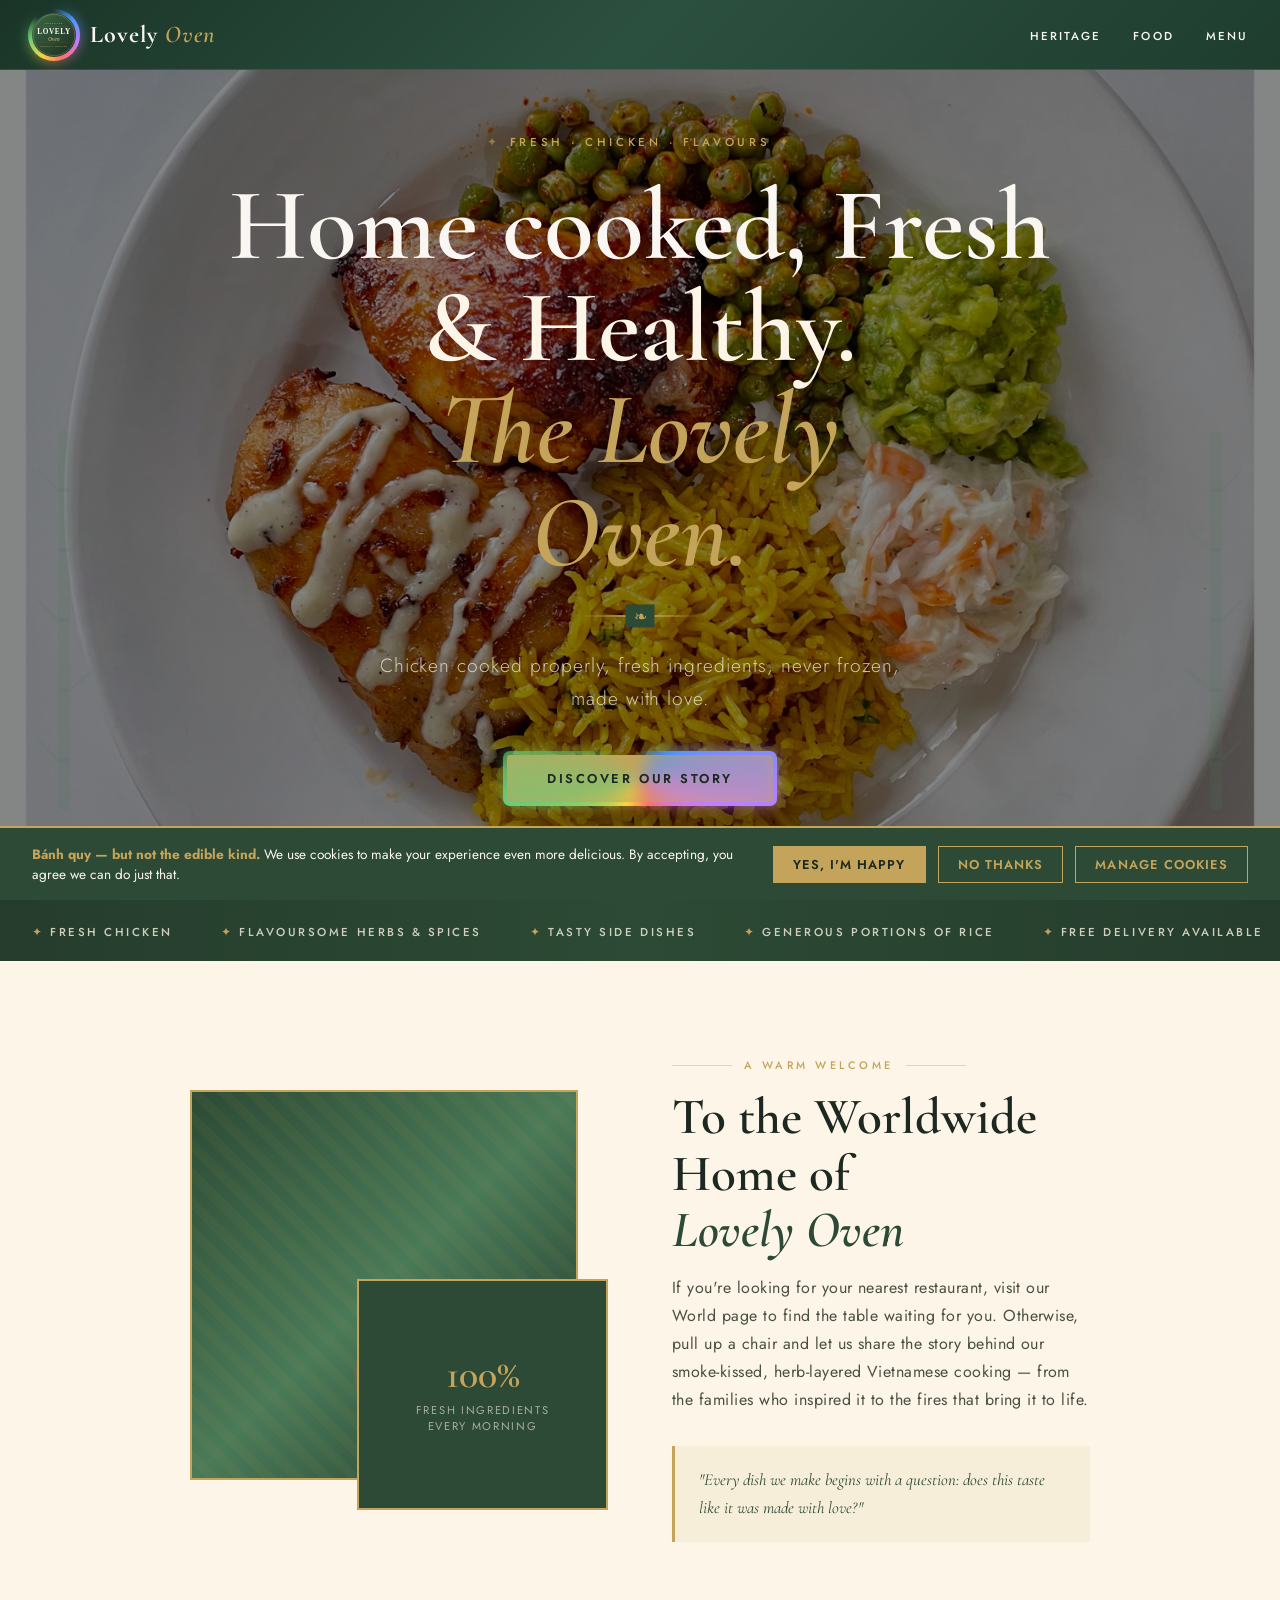
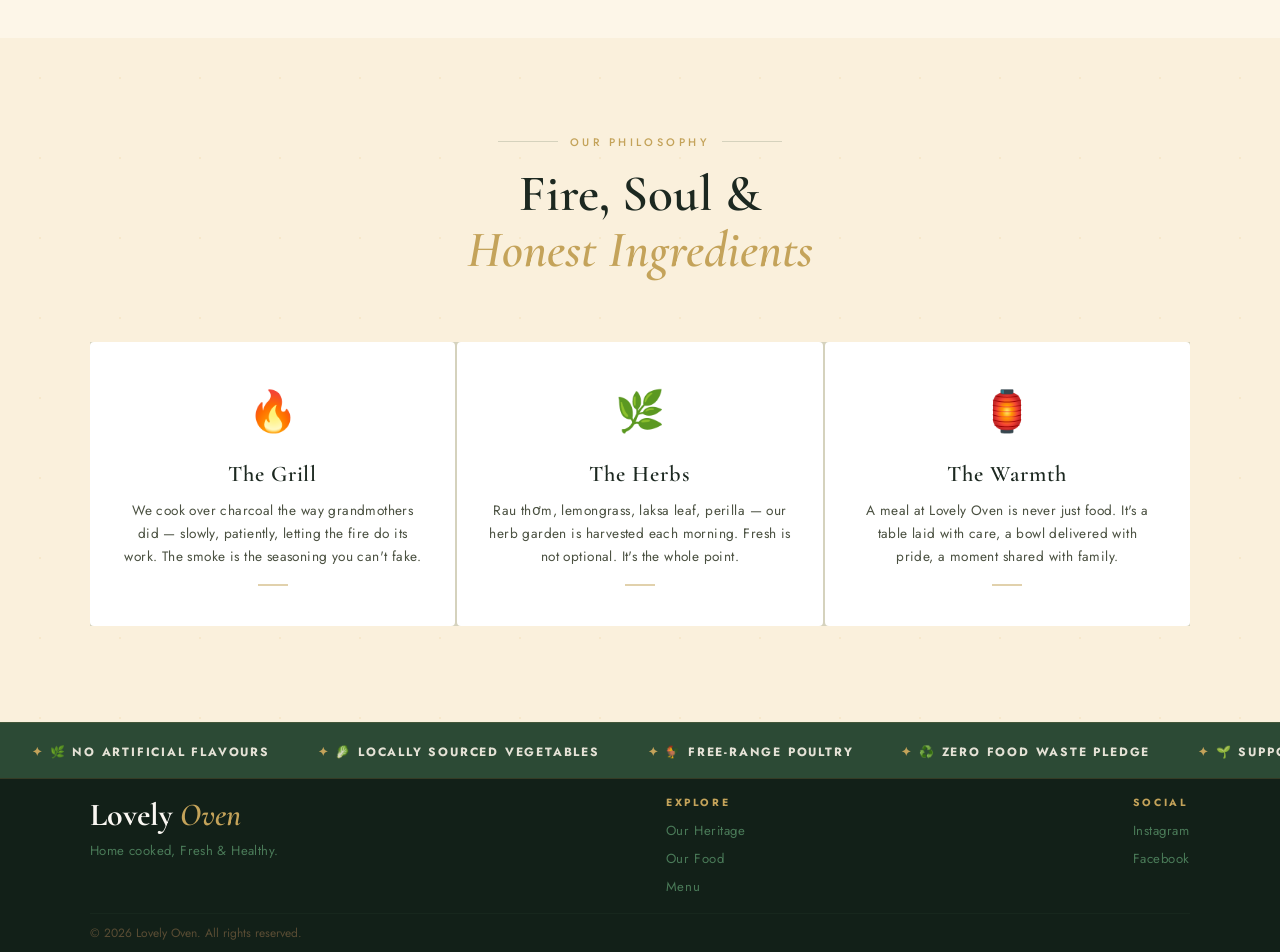
==== index.html @ d5a84b62 "Add rotating conic-gradient ring to Discover Our Story button Same spinning rainbow border effect as" ====
<!DOCTYPE html>
<html lang="en">
<head>
  <meta charset="UTF-8">
  <meta name="viewport" content="width=device-width, initial-scale=1.0">
  <title>Lovely Oven</title>
  <link rel="preconnect" href="https://fonts.googleapis.com">
  <link rel="preconnect" href="https://fonts.gstatic.com" crossorigin>
  <link href="https://fonts.googleapis.com/css2?family=Cormorant+Garamond:ital,wght@0,400;0,500;0,600;0,700;1,400;1,500;1,600&family=Jost:wght@300;400;500;600;700&display=swap" rel="stylesheet">
  <link rel="stylesheet" href="styles.css">
</head>
<body>

<!-- ── Navigation ── -->
<nav>
  <a href="#" class="nav-logo">
    <span class="logo-ring"><img src="img/Logos/LovelyOvenLogo.svg" alt="Lovely Oven Logo" class="logo-img"></span>
    <span class="logo-text"><span class="logo-lovely">Lovely</span><span class="logo-oven"> Oven</span></span>
  </a>
  <ul class="nav-links">
    <li><a href="#heritage">Heritage</a></li>
    <li><a href="#food">Food</a></li>
    <li><a href="menu.html">Menu</a></li>
  </ul>
  <div class="hamburger" onclick="toggleMobile()" id="hamburger">
    <span></span><span></span><span></span>
  </div>
</nav>

<!-- ── Mobile Menu ── -->
<div class="mobile-menu" id="mobileMenu">
  <button class="close-btn" onclick="toggleMobile()">✕</button>
  <a href="#heritage" onclick="toggleMobile()">Heritage</a>
  <a href="#food" onclick="toggleMobile()">Food</a>
  <a href="menu.html" onclick="toggleMobile()">Menu</a>
</div>

<!-- ── Hero ── -->
<section class="hero" id="top">
  <div class="hero-bg"></div>

  <!-- Lanterns -->
  <div class="lanterns">
    <div class="lantern"><div class="lantern-string"></div><div class="lantern-body"></div></div>
    <div class="lantern"><div class="lantern-string"></div><div class="lantern-body" style="background:linear-gradient(135deg,#D4A843,#8B6A1A)"></div></div>
    <div class="lantern"><div class="lantern-string"></div><div class="lantern-body"></div></div>
    <div class="lantern"><div class="lantern-string"></div><div class="lantern-body" style="background:linear-gradient(135deg,#4A7C59,#1A3020)"></div></div>
    <div class="lantern"><div class="lantern-string"></div><div class="lantern-body"></div></div>
  </div>

  <!-- Bamboo -->
  <svg class="bamboo-left" viewBox="0 0 60 400" fill="none">
    <rect x="20" y="0" width="12" height="380" rx="6" fill="#4A7C59"/>
    <line x1="20" y1="60" x2="0" y2="40" stroke="#4A7C59" stroke-width="3"/>
    <line x1="32" y1="120" x2="52" y2="100" stroke="#4A7C59" stroke-width="3"/>
    <line x1="20" y1="190" x2="0" y2="170" stroke="#4A7C59" stroke-width="3"/>
    <line x1="32" y1="260" x2="55" y2="240" stroke="#4A7C59" stroke-width="3"/>
    <line x1="20" y1="330" x2="0" y2="310" stroke="#4A7C59" stroke-width="3"/>
    <ellipse cx="26" cy="60" rx="6" ry="2" fill="#3A5C45"/>
    <ellipse cx="26" cy="120" rx="6" ry="2" fill="#3A5C45"/>
    <ellipse cx="26" cy="190" rx="6" ry="2" fill="#3A5C45"/>
    <ellipse cx="26" cy="260" rx="6" ry="2" fill="#3A5C45"/>
    <ellipse cx="26" cy="330" rx="6" ry="2" fill="#3A5C45"/>
  </svg>
  <svg class="bamboo-right" viewBox="0 0 60 400" fill="none">
    <rect x="20" y="0" width="12" height="380" rx="6" fill="#4A7C59"/>
    <line x1="20" y1="60" x2="0" y2="40" stroke="#4A7C59" stroke-width="3"/>
    <line x1="32" y1="120" x2="52" y2="100" stroke="#4A7C59" stroke-width="3"/>
    <line x1="20" y1="190" x2="0" y2="170" stroke="#4A7C59" stroke-width="3"/>
    <line x1="32" y1="260" x2="55" y2="240" stroke="#4A7C59" stroke-width="3"/>
    <line x1="20" y1="330" x2="0" y2="310" stroke="#4A7C59" stroke-width="3"/>
    <ellipse cx="26" cy="60" rx="6" ry="2" fill="#3A5C45"/>
    <ellipse cx="26" cy="120" rx="6" ry="2" fill="#3A5C45"/>
    <ellipse cx="26" cy="190" rx="6" ry="2" fill="#3A5C45"/>
    <ellipse cx="26" cy="260" rx="6" ry="2" fill="#3A5C45"/>
    <ellipse cx="26" cy="330" rx="6" ry="2" fill="#3A5C45"/>
  </svg>

  <p class="hero-eyebrow">Fresh · Chicken · Flavours</p>
  <h1 class="hero-title">
    Home cooked, Fresh<br>
    <span class="accent-line">&amp; Healthy.</span>
    <span class="highlight">The Lovely<br>Oven.</span>
  </h1>
  <div class="hero-divider"></div>
  <p class="hero-sub">Chicken cooked properly, fresh ingredients, never frozen, made with love. </p>
  <div class="hero-cta">
    <span class="btn-ring"><a href="#heritage" class="btn-primary"><span>Discover Our Story</span></a></span>
  </div>
</section>

<!-- ── Red Ticker Band ── -->
<div class="chili-band">
  <div class="chili-ticker" id="ticker">
    <span>Fresh Chicken</span>
    <span>Flavoursome herbs &amp; spices</span>
    <span>Tasty Side Dishes</span>
    <span>Generous portions of rice</span>
    <span>Free Delivery available</span>
    <span>Fresh Chicken</span>
    <span>Flavoursome herbs &amp; spices</span>
    <span>Tasty Side Dishes</span>
    <span>Generous portions of rice</span>
    <span>Free Delivery available</span>
  </div>
</div>

<!-- ── Welcome / Heritage Section ── -->
<section class="welcome-section" id="heritage">
  <div class="welcome-inner">
    <div class="welcome-visual">
      <div class="welcome-frame welcome-frame-1"></div>
      <div class="welcome-frame welcome-frame-2">
        <span class="stat-num">100%</span>
        <span class="stat-label">Fresh Ingredients<br>Every Morning</span>
      </div>
    </div>
    <div class="welcome-text">
      <p class="section-label">A Warm Welcome</p>
      <h2 class="section-title">To the Worldwide Home of<br><span>Lovely Oven</span></h2>
      <p class="section-body">If you're looking for your nearest restaurant, visit our World page to find the table waiting for you. Otherwise, pull up a chair and let us share the story behind our smoke-kissed, herb-layered Vietnamese cooking — from the families who inspired it to the fires that bring it to life.</p>
      <div class="welcome-quote">
        <p>"Every dish we make begins with a question: does this taste like it was made with love?"</p>
      </div>
    </div>
  </div>
</section>

<!-- ── Philosophy / Food Section ── -->
<section class="philosophy-section" id="food">
  <div class="philosophy-inner">
    <div style="text-align:center; max-width:560px; margin:0 auto;">
      <p class="section-label" style="justify-content:center;">Our Philosophy</p>
      <h2 class="section-title" style="color:var(--ink);">Fire, Soul &amp;<br><em style="color:var(--accent)">Honest Ingredients</em></h2>
    </div>
    <div class="philosophy-grid">
      <div class="phil-card">
        <span class="phil-icon">🔥</span>
        <h3 class="phil-title">The Grill</h3>
        <p class="phil-body">We cook over charcoal the way grandmothers did — slowly, patiently, letting the fire do its work. The smoke is the seasoning you can't fake.</p>
        <div class="phil-divider"></div>
      </div>
      <div class="phil-card">
        <span class="phil-icon">🌿</span>
        <h3 class="phil-title">The Herbs</h3>
        <p class="phil-body">Rau thơm, lemongrass, laksa leaf, perilla — our herb garden is harvested each morning. Fresh is not optional. It's the whole point.</p>
        <div class="phil-divider"></div>
      </div>
      <div class="phil-card">
        <span class="phil-icon">🏮</span>
        <h3 class="phil-title">The Warmth</h3>
        <p class="phil-body">A meal at Lovely Oven is never just food. It's a table laid with care, a bowl delivered with pride, a moment shared with family.</p>
        <div class="phil-divider"></div>
      </div>
    </div>
  </div>
</section>

<!-- ── Green Ticker Band ── -->
<div style="background:var(--olive-darker); padding:1rem 2rem; overflow:hidden; white-space:nowrap; border-top:1px solid rgba(196,163,90,0.15);">
  <div class="chili-ticker" style="animation-duration:25s;">
    <span style="font-size:0.75rem; font-weight:700; letter-spacing:0.15em; text-transform:uppercase; color:rgba(250,243,232,0.9);">🌿 No artificial flavours</span>
    <span style="font-size:0.75rem; font-weight:700; letter-spacing:0.15em; text-transform:uppercase; color:rgba(250,243,232,0.9);">🥬 Locally sourced vegetables</span>
    <span style="font-size:0.75rem; font-weight:700; letter-spacing:0.15em; text-transform:uppercase; color:rgba(250,243,232,0.9);">🐓 Free-range poultry</span>
    <span style="font-size:0.75rem; font-weight:700; letter-spacing:0.15em; text-transform:uppercase; color:rgba(250,243,232,0.9);">♻️ Zero food waste pledge</span>
    <span style="font-size:0.75rem; font-weight:700; letter-spacing:0.15em; text-transform:uppercase; color:rgba(250,243,232,0.9);">🌱 Supporting local farmers</span>
    <span style="font-size:0.75rem; font-weight:700; letter-spacing:0.15em; text-transform:uppercase; color:rgba(250,243,232,0.9);">🌿 No artificial flavours</span>
    <span style="font-size:0.75rem; font-weight:700; letter-spacing:0.15em; text-transform:uppercase; color:rgba(250,243,232,0.9);">🥬 Locally sourced vegetables</span>
    <span style="font-size:0.75rem; font-weight:700; letter-spacing:0.15em; text-transform:uppercase; color:rgba(250,243,232,0.9);">🐓 Free-range poultry</span>
    <span style="font-size:0.75rem; font-weight:700; letter-spacing:0.15em; text-transform:uppercase; color:rgba(250,243,232,0.9);">♻️ Zero food waste pledge</span>
    <span style="font-size:0.75rem; font-weight:700; letter-spacing:0.15em; text-transform:uppercase; color:rgba(250,243,232,0.9);">🌱 Supporting local farmers</span>
  </div>
</div>

<!-- ── Footer ── -->
<footer>
  <div class="footer-inner">
    <div class="footer-top">
      <div class="footer-brand">
        <div class="brand-name"><span class="logo-lovely">Lovely</span><span class="logo-oven"> Oven</span></div>
        <p>Home cooked, Fresh & Healthy.</p>
      </div>
      <div class="footer-links">
        <h4>Explore</h4>
        <ul>
          <li><a href="#heritage">Our Heritage</a></li>
          <li><a href="#food">Our Food</a></li>
          <li><a href="menu.html">Menu</a></li>

        </ul>
      </div>

      <div class="footer-links">
        <h4>Social</h4>
        <ul>
          <li><a href="#">Instagram</a></li>
          <li><a href="#">Facebook</a></li>
        </ul>
      </div>
    </div>
    <div class="footer-bottom">
      <p>© 2026 Lovely Oven. All rights reserved.</p>
    </div>
  </div>
</footer>

<!-- ── Scroll to Top Button ── -->
<button class="scroll-top" id="scrollTop" onclick="window.scrollTo({top:0,behavior:'smooth'})">↑</button>

<!-- ── Cookie Banner ── -->
<div class="cookie-banner" id="cookieBanner">
  <p><strong>Bánh quy — but not the edible kind.</strong> We use cookies to make your experience even more delicious. By accepting, you agree we can do just that.</p>
  <div class="cookie-btns">
    <button class="cookie-btn accept" onclick="dismissCookie()">Yes, I'm Happy</button>
    <button class="cookie-btn" onclick="dismissCookie()">No Thanks</button>
    <button class="cookie-btn" onclick="dismissCookie()">Manage Cookies</button>
  </div>
</div>

<!-- ── Navigation Popup ── -->
<div class="popup-overlay" id="popup">
  <div class="popup-box">
    <button class="popup-close" onclick="closePopup()">✕</button>
    <p class="popup-eyebrow">Navigation</p>
    <h2 class="popup-title">Where would you like to go?</h2>
    <p class="popup-body">Explore the stories, food, and people that make Lovely Oven what it is.</p>
    <ul class="popup-nav">
      <li><a href="#heritage" onclick="closePopup()">Heritage — Our Story</a></li>
      <li><a href="#food" onclick="closePopup()">Food — Our Philosophy</a></li>
      <li><a href="menu.html" onclick="closePopup()">Menu — Order Now</a></li>
    </ul>
  </div>
</div>

<script src="script.js"></script>
</body>
</html>
---- styles.css ----
/* ============================================================
   A Taste of Home — Main Stylesheet
   ============================================================ */

/* ── CSS Variables ── */
:root {
  --red: #4A7A58;
  --deep-red: #1D3327;
  --gold: #C4A35A;
  --warm-cream: #F0EBE0;
  --dark: #1C2820;
  --charcoal: #2C4A35;
  --green: #4A7A58;
  --light-green: #7AAA88;
  --text-muted: #4A5040;
  --border: rgba(44,74,53,0.18);

  /* Extended palette — forest green + cream */
  --olive: #FAF0DC;
  --olive-light: #FDF6E8;
  --olive-dark: #4A7A58;
  --olive-darker: #2C4A35;
  --parchment: #FAF7F2;
  --ink: #1C2820;
  --accent: #C4A35A;
  --accent-muted: rgba(196,163,90,0.2);
}

/* ── Reset & Base ── */
* { margin: 0; padding: 0; box-sizing: border-box; }

html { scroll-behavior: smooth; }

body {
  font-family: 'Jost', sans-serif;
  background: var(--olive);
  color: var(--ink);
  overflow-x: hidden;
}

/* ── Decorative SVG patterns ── */
.lotus-bg {
  background-image: url("data:image/svg+xml,%3Csvg xmlns='http://www.w3.org/2000/svg' width='60' height='60' viewBox='0 0 60 60'%3E%3Cg fill='none' stroke='%23D4A843' stroke-width='0.4' opacity='0.18'%3E%3Cellipse cx='30' cy='30' rx='8' ry='14' transform='rotate(0 30 30)'/%3E%3Cellipse cx='30' cy='30' rx='8' ry='14' transform='rotate(45 30 30)'/%3E%3Cellipse cx='30' cy='30' rx='8' ry='14' transform='rotate(90 30 30)'/%3E%3Cellipse cx='30' cy='30' rx='8' ry='14' transform='rotate(135 30 30)'/%3E%3Ccircle cx='30' cy='30' r='4' fill='%23D4A843' opacity='0.3'/%3E%3C/g%3E%3C/svg%3E");
}

/* ── Cookie Banner ── */
.cookie-banner {
  position: fixed;
  bottom: 0; left: 0; right: 0;
  background: var(--olive-darker);
  color: var(--parchment);
  padding: 1rem 2rem;
  display: flex;
  align-items: center;
  justify-content: space-between;
  gap: 1rem;
  z-index: 9999;
  border-top: 2px solid var(--accent);
  font-size: 0.85rem;
  flex-wrap: wrap;
}
.cookie-banner p { flex: 1; min-width: 200px; }
.cookie-banner p strong { color: var(--gold); }
.cookie-btns { display: flex; gap: 0.75rem; flex-wrap: wrap; }
.cookie-btn {
  padding: 0.5rem 1.2rem;
  border: 1.5px solid var(--accent);
  background: transparent;
  color: var(--accent);
  cursor: pointer;
  font-family: 'Jost', sans-serif;
  font-weight: 600;
  font-size: 0.8rem;
  letter-spacing: 0.08em;
  text-transform: uppercase;
  transition: all 0.25s;
}
.cookie-btn.accept { background: var(--accent); color: var(--ink); }
.cookie-btn:hover { opacity: 0.8; }

/* ── Navigation ── */
nav {
  position: fixed;
  top: 0; left: 0; right: 0;
  z-index: 1000;
  background: linear-gradient(135deg, #1A3527 0%, #2C5040 50%, #1E3D2E 100%);
  backdrop-filter: blur(8px);
  border-bottom: 1px solid rgba(196,163,90,0.2);
  padding: 0 2rem;
  display: flex;
  align-items: center;
  justify-content: space-between;
  height: 70px;
}

.nav-logo {
  font-family: 'Cormorant Garamond', serif;
  font-size: 1.5rem;
  font-weight: 600;
  text-decoration: none;
  letter-spacing: 0.04em;
  display: flex;
  align-items: center;
  gap: 0.5rem;
}
.logo-text {
  margin-left: 0.4rem;
}
.logo-lovely {
  color: var(--parchment);
  font-style: normal;
  font-weight: 700;
}
.logo-oven {
  color: var(--accent);
  font-style: italic;
}
.nav-logo .lotus-icon {
  width: 32px; height: 32px;
}
.logo-img {
  height: 44px;
  width: auto;
  position: relative;
  z-index: 1;
}

@property --ring-angle {
  syntax: '<angle>';
  initial-value: 0deg;
  inherits: false;
}

.logo-ring {
  position: relative;
  display: inline-flex;
  align-items: center;
  justify-content: center;
  border-radius: 50%;
}

.logo-ring::before,
.logo-ring::after {
  content: '';
  position: absolute;
  inset: -4px;
  border-radius: 50%;
  background: conic-gradient(from var(--ring-angle),
    transparent 0%,
    #4d96ff 15%,
    #c77dff 30%,
    #ff6b6b 45%,
    #ffd93d 58%,
    #6bcb77 72%,
    transparent 88%
  );
  animation: ring-spin 3s linear infinite;
}

.logo-ring::after {
  filter: blur(7px);
  opacity: 0.65;
}

@keyframes ring-spin {
  to { --ring-angle: 360deg; }
}

.nav-links {
  display: flex;
  list-style: none;
  gap: 2rem;
  align-items: center;
}
.nav-links a {
  color: var(--parchment);
  text-decoration: none;
  font-size: 0.72rem;
  font-weight: 500;
  letter-spacing: 0.18em;
  text-transform: uppercase;
  transition: color 0.2s;
  position: relative;
  padding-bottom: 4px;
  font-family: 'Jost', sans-serif;
}
.nav-links a::after {
  content: '';
  position: absolute;
  bottom: 0; left: 0; right: 100%;
  height: 1px;
  background: var(--gold);
  transition: right 0.3s ease;
}
.nav-links a:hover { color: var(--gold); }
.nav-links a:hover::after { right: 0; }

.hamburger {
  display: none;
  flex-direction: column;
  gap: 5px;
  cursor: pointer;
  padding: 5px;
}
.hamburger span {
  display: block;
  width: 24px; height: 2px;
  background: var(--warm-cream);
  transition: all 0.3s;
}

/* ── Mobile Menu ── */
.mobile-menu {
  display: none;
  position: fixed;
  inset: 0;
  background: var(--olive-darker);
  z-index: 999;
  flex-direction: column;
  align-items: center;
  justify-content: center;
  gap: 2.5rem;
}
.mobile-menu.open { display: flex; }
.mobile-menu a {
  color: var(--parchment);
  text-decoration: none;
  font-family: 'Cormorant Garamond', serif;
  font-size: 2rem;
  font-weight: 500;
  letter-spacing: 0.08em;
  transition: color 0.2s;
}
.mobile-menu a:hover { color: var(--gold); }
.mobile-menu .close-btn {
  position: absolute;
  top: 1.5rem; right: 2rem;
  font-size: 2rem;
  color: var(--gold);
  cursor: pointer;
  background: none;
  border: none;
  font-family: inherit;
}

/* ── Hero ── */
.hero {
  min-height: 100vh;
  background-image: url('img/menu/menu-top.jpg');
  background-size: cover;
  background-position: center;
  display: flex;
  flex-direction: column;
  align-items: center;
  justify-content: center;
  text-align: center;
  padding: 100px 2rem 4rem;
  position: relative;
  overflow: hidden;
}

.hero-bg {
  position: absolute;
  inset: 0;
  background: rgba(0, 0, 0, 0.48);
}

/* Lantern decorations */
.lanterns {
  position: absolute;
  top: 0; left: 0; right: 0;
  height: 120px;
  display: flex;
  justify-content: space-around;
  align-items: flex-start;
  pointer-events: none;
  overflow: hidden;
}
.lantern {
  display: flex;
  flex-direction: column;
  align-items: center;
  animation: sway 4s ease-in-out infinite;
}
.lantern:nth-child(2) { animation-delay: -1.2s; }
.lantern:nth-child(3) { animation-delay: -2.4s; }
.lantern:nth-child(4) { animation-delay: -0.6s; }
.lantern:nth-child(5) { animation-delay: -1.8s; }
@keyframes sway {
  0%, 100% { transform: rotate(-3deg); }
  50% { transform: rotate(3deg); }
}
.lantern-string {
  width: 1px;
  height: 30px;
  background: rgba(212,168,67,0.5);
}
.lantern-body {
  width: 22px;
  height: 32px;
  background: linear-gradient(135deg, #C4A35A, #8A7035);
  border-radius: 50% 50% 50% 50% / 40% 40% 60% 60%;
  position: relative;
  box-shadow: 0 0 12px rgba(196,163,90,0.55), inset 0 0 6px rgba(255,220,130,0.3);
}
.lantern-body::before {
  content: '';
  position: absolute;
  top: -3px; left: 50%;
  transform: translateX(-50%);
  width: 12px; height: 4px;
  background: var(--gold);
  border-radius: 2px;
}
.lantern-body::after {
  content: '';
  position: absolute;
  bottom: -8px; left: 50%;
  transform: translateX(-50%);
  width: 1px; height: 8px;
  background: var(--gold);
}

/* Bamboo decorations */
.bamboo-left, .bamboo-right {
  position: absolute;
  bottom: 0;
  width: 60px;
  height: 60%;
  pointer-events: none;
  opacity: 0.15;
}
.bamboo-left { left: 3%; }
.bamboo-right { right: 3%; transform: scaleX(-1); }

.hero-eyebrow {
  font-size: 0.72rem;
  letter-spacing: 0.32em;
  text-transform: uppercase;
  color: var(--accent);
  margin-bottom: 1.5rem;
  position: relative;
  z-index: 1;
  animation: fadeUp 0.8s ease both;
  font-family: 'Jost', sans-serif;
  font-weight: 500;
}
.hero-eyebrow::before, .hero-eyebrow::after {
  content: '✦';
  margin: 0 0.75em;
  opacity: 0.6;
}

.hero-title {
  font-family: 'Cormorant Garamond', serif;
  font-size: clamp(2.8rem, 8vw, 6.5rem);
  font-weight: 600;
  line-height: 1.0;
  color: var(--parchment);
  position: relative;
  z-index: 1;
  animation: fadeUp 0.8s 0.15s ease both;
}
.hero-title .highlight {
  color: var(--accent);
  font-style: italic;
}
.hero-title .accent-line {
  display: block;
  color: var(--olive-light);
}

.hero-divider {
  margin: 2rem auto;
  width: 120px;
  height: 2px;
  background: linear-gradient(90deg, transparent, var(--gold), transparent);
  position: relative;
  z-index: 1;
  animation: fadeUp 0.8s 0.25s ease both;
}
.hero-divider::before {
  content: '❧';
  position: absolute;
  top: 50%; left: 50%;
  transform: translate(-50%, -50%);
  color: var(--accent);
  font-size: 1rem;
  background: var(--olive-darker);
  padding: 0 0.5rem;
}

.hero-sub {
  font-size: clamp(1rem, 2vw, 1.2rem);
  color: rgba(237,232,216,0.8);
  max-width: 560px;
  line-height: 1.7;
  position: relative;
  z-index: 1;
  animation: fadeUp 0.8s 0.35s ease both;
  font-weight: 300;
  letter-spacing: 0.05em;
}

.hero-cta {
  margin-top: 2.5rem;
  position: relative;
  z-index: 1;
  animation: fadeUp 0.8s 0.5s ease both;
}

/* ── Buttons ── */
.btn-primary {
  display: inline-block;
  padding: 0.9rem 2.5rem;
  background: var(--accent);
  color: var(--ink);
  text-decoration: none;
  font-family: 'Jost', sans-serif;
  font-weight: 600;
  font-size: 0.8rem;
  letter-spacing: 0.2em;
  text-transform: uppercase;
  transition: all 0.3s;
  position: relative;
  overflow: hidden;
  border-radius: 3px;
}
.btn-primary::before {
  content: '';
  position: absolute;
  inset: 0;
  background: var(--charcoal);
  transform: scaleX(0);
  transform-origin: right;
  transition: transform 0.3s ease;
}
.btn-primary:hover::before { transform: scaleX(1); transform-origin: left; }
.btn-primary span { position: relative; z-index: 1; }

.btn-ring {
  position: relative;
  display: inline-flex;
  border-radius: 5px;
}

.btn-ring::before,
.btn-ring::after {
  content: '';
  position: absolute;
  inset: -4px;
  border-radius: 7px;
  background: conic-gradient(from var(--ring-angle),
    transparent 0%,
    #4d96ff 15%,
    #c77dff 30%,
    #ff6b6b 45%,
    #ffd93d 58%,
    #6bcb77 72%,
    transparent 88%
  );
  animation: ring-spin 3s linear infinite;
}

.btn-ring::after {
  filter: blur(7px);
  opacity: 0.65;
}

/* ── Keyframe Animations ── */
@keyframes fadeUp {
  from { opacity: 0; transform: translateY(30px); }
  to { opacity: 1; transform: translateY(0); }
}
@keyframes ticker {
  from { transform: translateX(0); }
  to { transform: translateX(-50%); }
}
@keyframes sway {
  0%, 100% { transform: rotate(-3deg); }
  50% { transform: rotate(3deg); }
}

/* ── Shared Section Styles ── */
section { padding: 6rem 2rem; }

.section-label {
  font-size: 0.68rem;
  letter-spacing: 0.32em;
  text-transform: uppercase;
  color: var(--accent);
  display: flex;
  align-items: center;
  gap: 0.75rem;
  margin-bottom: 1rem;
  font-family: 'Jost', sans-serif;
  font-weight: 500;
}
.section-label::before, .section-label::after {
  content: '';
  flex: 1;
  height: 1px;
  background: var(--border);
  max-width: 60px;
}

.section-title {
  font-family: 'Cormorant Garamond', serif;
  font-size: clamp(2rem, 4vw, 3.2rem);
  font-weight: 600;
  line-height: 1.1;
  margin-bottom: 1rem;
}

.section-body {
  color: var(--text-muted);
  line-height: 1.75;
  max-width: 560px;
  font-weight: 400;
  letter-spacing: 0.03em;
}

/* ── Ticker / Chili Band ── */
.chili-band {
  background: var(--olive-darker);
  padding: 1.2rem 2rem;
  overflow: hidden;
  white-space: nowrap;
  position: relative;
}
.chili-band::before {
  content: '';
  position: absolute;
  inset: 0;
  background: linear-gradient(90deg, var(--ink), var(--olive-darker), var(--ink));
  opacity: 0.4;
}
.chili-ticker {
  display: inline-flex;
  gap: 3rem;
  animation: ticker 20s linear infinite;
  position: relative;
  z-index: 1;
}
.chili-ticker span {
  font-size: 0.72rem;
  font-weight: 500;
  letter-spacing: 0.22em;
  text-transform: uppercase;
  color: rgba(237,232,216,0.85);
  font-family: 'Jost', sans-serif;
}
.chili-ticker span::before { content: '✦  '; color: var(--accent); }

/* ── Category Cards ── */
.cards-section {
  background: var(--olive);
  padding: 5rem 2rem;
}
.cards-section .section-title { color: var(--ink); }
.cards-section .section-body { color: var(--text-muted); }
.cards-section .section-label { justify-content: center; }

.cards-intro {
  text-align: center;
  max-width: 640px;
  margin: 0 auto 3.5rem;
}
.cards-intro .section-body { margin: 0 auto; }

.cards-grid {
  display: grid;
  grid-template-columns: repeat(auto-fit, minmax(220px, 1fr));
  gap: 1.5px;
  max-width: 1100px;
  margin: 0 auto;
  background: var(--border);
}

.card {
  position: relative;
  overflow: hidden;
  aspect-ratio: 3/4;
  background: var(--charcoal);
  cursor: pointer;
  text-decoration: none;
  display: block;
}
.card-img {
  position: absolute;
  inset: 0;
  transition: transform 0.6s ease;
}
.card:hover .card-img { transform: scale(1.08); }

.card-overlay {
  position: absolute;
  inset: 0;
  background: linear-gradient(to top, rgba(15,28,20,0.92) 0%, rgba(15,28,20,0.2) 60%, transparent 100%);
  transition: opacity 0.4s;
}
.card:hover .card-overlay {
  background: linear-gradient(to top, rgba(15,28,20,0.98) 0%, rgba(15,28,20,0.5) 70%, rgba(15,28,20,0.1) 100%);
}

.card-content {
  position: absolute;
  bottom: 0; left: 0; right: 0;
  padding: 2rem 1.5rem 1.8rem;
}
.card-label {
  font-size: 0.65rem;
  letter-spacing: 0.25em;
  text-transform: uppercase;
  color: var(--gold);
  margin-bottom: 0.4rem;
  opacity: 0;
  transform: translateY(8px);
  transition: all 0.4s ease 0.05s;
}
.card:hover .card-label { opacity: 1; transform: translateY(0); }

.card-title {
  font-family: 'Cormorant Garamond', serif;
  font-size: 1.7rem;
  font-weight: 600;
  color: var(--parchment);
  line-height: 1.1;
  margin-bottom: 0.75rem;
}

.card-desc {
  font-size: 0.82rem;
  color: rgba(250,243,232,0.65);
  line-height: 1.6;
  max-height: 0;
  overflow: hidden;
  transition: max-height 0.5s ease, opacity 0.4s;
  opacity: 0;
}
.card:hover .card-desc { max-height: 100px; opacity: 1; }

.card-arrow {
  display: inline-flex;
  align-items: center;
  gap: 0.4rem;
  font-size: 0.7rem;
  font-weight: 700;
  letter-spacing: 0.15em;
  text-transform: uppercase;
  color: var(--gold);
  margin-top: 0.75rem;
  opacity: 0;
  transform: translateX(-8px);
  transition: all 0.4s ease 0.1s;
}
.card-arrow::after { content: '→'; font-size: 1rem; }
.card:hover .card-arrow { opacity: 1; transform: translateX(0); }

/* Card background illustrations (CSS only) */
.card-heritage .card-img {
  background: linear-gradient(135deg, #1D3A28 0%, #152518 40%, #0D1A10 100%);
}
.card-heritage .card-img::before {
  content: '🌶';
  position: absolute;
  font-size: 8rem;
  top: 50%; left: 50%;
  transform: translate(-50%, -60%) rotate(-15deg);
  opacity: 0.25;
  filter: grayscale(0.3);
}

.card-food .card-img {
  background: linear-gradient(135deg, #1A3A2A 0%, #112518 40%, #0A1810 100%);
}
.card-food .card-img::before {
  content: '🍜';
  position: absolute;
  font-size: 8rem;
  top: 50%; left: 50%;
  transform: translate(-50%, -60%);
  opacity: 0.28;
}

.card-people .card-img {
  background: linear-gradient(135deg, #1D3A30 0%, #122820 40%, #0A1A14 100%);
}
.card-people .card-img::before {
  content: '🏮';
  position: absolute;
  font-size: 8rem;
  top: 50%; left: 50%;
  transform: translate(-50%, -60%);
  opacity: 0.28;
}

.card-restaurants .card-img {
  background: linear-gradient(135deg, #152E22 0%, #0D1E16 40%, #071410 100%);
}
.card-restaurants .card-img::before {
  content: '🏯';
  position: absolute;
  font-size: 8rem;
  top: 50%; left: 50%;
  transform: translate(-50%, -60%);
  opacity: 0.22;
}

.card-world .card-img {
  background: linear-gradient(135deg, #1A3A28 0%, #10261A 40%, #08180E 100%);
}
.card-world .card-img::before {
  content: '🌿';
  position: absolute;
  font-size: 8rem;
  top: 50%; left: 50%;
  transform: translate(-50%, -60%);
  opacity: 0.28;
}

/* ── Welcome Section ── */
.welcome-section {
  background: var(--olive-light);
  display: flex;
  align-items: center;
  justify-content: center;
}

.welcome-inner {
  max-width: 900px;
  margin: 0 auto;
  display: grid;
  grid-template-columns: 1fr 1fr;
  gap: 4rem;
  align-items: center;
}

.welcome-visual {
  position: relative;
  height: 420px;
}

.welcome-frame {
  position: absolute;
  border: 2px solid var(--gold);
}
.welcome-frame-1 {
  inset: 0 30px 30px 0;
  background: linear-gradient(135deg, #2C4A35, #4A7A58, #1D3327);
  overflow: hidden;
}
.welcome-frame-1::before {
  content: '🌶️';
  font-size: 12rem;
  position: absolute;
  bottom: -1rem; right: -1rem;
  opacity: 0.2;
  transform: rotate(20deg);
}
.welcome-frame-1::after {
  content: '';
  position: absolute;
  inset: 0;
  background: repeating-linear-gradient(
    45deg,
    transparent,
    transparent 10px,
    rgba(212,168,67,0.05) 10px,
    rgba(212,168,67,0.05) 20px
  );
}
.welcome-frame-2 {
  bottom: 0; right: 0;
  width: 60%;
  height: 55%;
  background: var(--olive-darker);
  display: flex;
  align-items: center;
  justify-content: center;
  flex-direction: column;
  gap: 0.5rem;
  padding: 1.5rem;
}
.welcome-frame-2 .stat-num {
  font-family: 'Cormorant Garamond', serif;
  font-size: 2.5rem;
  color: var(--accent);
  font-weight: 600;
  line-height: 1;
}
.welcome-frame-2 .stat-label {
  font-size: 0.7rem;
  letter-spacing: 0.15em;
  text-transform: uppercase;
  color: rgba(250,243,232,0.6);
  text-align: center;
}

.welcome-text .section-title span {
  color: var(--olive-darker);
  display: block;
  font-style: italic;
}

.welcome-quote {
  margin-top: 2rem;
  padding: 1.2rem 1.5rem;
  border-left: 3px solid var(--accent);
  background: rgba(196,163,90,0.1);
}
.welcome-quote p {
  font-family: 'Cormorant Garamond', serif;
  font-style: italic;
  color: var(--olive-darker);
  font-size: 1.05rem;
  line-height: 1.7;
}

/* ── Philosophy Section ── */
.philosophy-section {
  background: var(--olive);
  padding: 6rem 2rem;
  position: relative;
}
.philosophy-section::before {
  content: '';
  position: absolute;
  inset: 0;
  background-image: url("data:image/svg+xml,%3Csvg xmlns='http://www.w3.org/2000/svg' width='80' height='80' viewBox='0 0 80 80'%3E%3Ccircle cx='40' cy='40' r='1' fill='%23D4A843' opacity='0.15'/%3E%3C/svg%3E");
}

.philosophy-inner {
  max-width: 1100px;
  margin: 0 auto;
  position: relative;
  z-index: 1;
}
.philosophy-grid {
  display: grid;
  grid-template-columns: repeat(3, 1fr);
  gap: 2px;
  margin-top: 4rem;
  background: var(--border);
}
.phil-card {
  background: #fff;
  padding: 2.5rem 2rem;
  text-align: center;
  transition: background 0.3s;
  border-radius: 4px;
}
.phil-card:hover { background: var(--olive-light); }
.phil-icon {
  font-size: 2.5rem;
  margin-bottom: 1.2rem;
  display: block;
}
.phil-title {
  font-family: 'Cormorant Garamond', serif;
  font-size: 1.4rem;
  font-weight: 600;
  color: var(--ink);
  margin-bottom: 0.75rem;
  letter-spacing: 0.04em;
}
.phil-body {
  font-size: 0.85rem;
  color: var(--text-muted);
  line-height: 1.7;
  letter-spacing: 0.03em;
}
.phil-divider {
  width: 30px;
  height: 2px;
  background: var(--gold);
  margin: 1rem auto 0;
  opacity: 0.5;
}

/* ── Footer ── */
footer {
  background: #122018;
  border-top: 1px solid rgba(196,163,90,0.2);
  padding: 1rem 2rem 0.6rem;
}
.footer-inner {
  max-width: 1100px;
  margin: 0 auto;
}
.footer-top {
  display: flex;
  justify-content: space-between;
  align-items: flex-start;
  gap: 1rem;
  flex-wrap: wrap;
  padding-bottom: 0.75rem;
  border-bottom: 1px solid var(--border);
  margin-bottom: 0.6rem;
}
.footer-brand .brand-name {
  font-family: 'Cormorant Garamond', serif;
  font-size: 2rem;
  font-weight: 600;
}
.footer-brand .brand-name .logo-lovely {
  color: var(--parchment);
  font-style: normal;
}
.footer-brand .brand-name .logo-oven {
  color: var(--accent);
  font-style: italic;
}
.footer-brand p {
  font-size: 0.82rem;
  color: var(--olive-dark);
  margin-top: 0.4rem;
  max-width: 220px;
  line-height: 1.6;
  letter-spacing: 0.03em;
}
.footer-links h4 {
  font-size: 0.65rem;
  letter-spacing: 0.25em;
  text-transform: uppercase;
  color: var(--gold);
  margin-bottom: 0.5rem;
}
.footer-links ul { list-style: none; }
.footer-links li { margin-bottom: 0.3rem; }
.footer-links a {
  color: var(--olive-dark);
  text-decoration: none;
  font-size: 0.82rem;
  transition: color 0.2s;
  letter-spacing: 0.04em;
}
.footer-links a:hover { color: var(--parchment); }
.footer-bottom {
  display: flex;
  justify-content: space-between;
  align-items: center;
  gap: 1rem;
  flex-wrap: wrap;
}
.footer-bottom p {
  font-size: 0.75rem;
  color: rgba(120,96,64,0.7);
}
.footer-legal {
  display: flex;
  gap: 1.5rem;
}
.footer-legal a {
  font-size: 0.75rem;
  color: rgba(120,96,64,0.7);
  text-decoration: none;
  transition: color 0.2s;
}
.footer-legal a:hover { color: var(--gold); }

/* ── Scroll to Top ── */
.scroll-top {
  position: fixed;
  bottom: 5rem;
  right: 1.5rem;
  width: 44px; height: 44px;
  background: var(--accent);
  color: var(--ink);
  border: none;
  cursor: pointer;
  font-size: 1.2rem;
  display: flex;
  align-items: center;
  justify-content: center;
  opacity: 0;
  pointer-events: none;
  transition: opacity 0.3s;
  clip-path: polygon(50% 0%, 100% 50%, 85% 50%, 85% 100%, 15% 100%, 15% 50%, 0% 50%);
  z-index: 998;
}
.scroll-top.visible { opacity: 1; pointer-events: all; }

/* ── Popup Overlay ── */
.popup-overlay {
  display: none;
  position: fixed;
  inset: 0;
  background: rgba(15,28,20,0.85);
  z-index: 2000;
  align-items: center;
  justify-content: center;
  padding: 2rem;
  backdrop-filter: blur(4px);
}
.popup-overlay.open { display: flex; }
.popup-box {
  background: var(--parchment);
  max-width: 460px;
  width: 100%;
  padding: 3rem 2.5rem;
  position: relative;
  border-top: 4px solid var(--accent);
}
.popup-close {
  position: absolute;
  top: 1rem; right: 1rem;
  background: none; border: none;
  font-size: 1.5rem;
  color: var(--text-muted);
  cursor: pointer;
}
.popup-eyebrow {
  font-size: 0.65rem;
  letter-spacing: 0.25em;
  text-transform: uppercase;
  color: var(--olive-dark);
  margin-bottom: 0.75rem;
}
.popup-title {
  font-family: 'Cormorant Garamond', serif;
  font-size: 2rem;
  font-weight: 600;
  margin-bottom: 0.75rem;
  line-height: 1.1;
  color: var(--ink);
}
.popup-body {
  color: var(--text-muted);
  font-size: 0.88rem;
  line-height: 1.7;
  margin-bottom: 1.5rem;
}
.popup-nav {
  list-style: none;
  display: flex;
  flex-direction: column;
  gap: 0.5rem;
  margin-bottom: 1.5rem;
}
.popup-nav a {
  display: flex;
  justify-content: space-between;
  align-items: center;
  text-decoration: none;
  color: var(--ink);
  font-weight: 500;
  font-size: 0.85rem;
  padding: 0.7rem 0;
  border-bottom: 1px solid rgba(90,80,53,0.2);
  transition: color 0.2s;
  letter-spacing: 0.06em;
}
.popup-nav a:hover { color: var(--olive-dark); }
.popup-nav a::after { content: '→'; color: var(--gold); }
.popup-links {
  display: flex;
  gap: 1.5rem;
}
.popup-links a {
  font-size: 0.75rem;
  color: var(--olive-darker);
  text-decoration: none;
  transition: color 0.2s;
  letter-spacing: 0.05em;
}
.popup-links a:hover { color: var(--olive-dark); }

/* ── Responsive ── */
@media (max-width: 768px) {
  .nav-links { display: none; }
  .hamburger { display: flex; }
  .welcome-inner { grid-template-columns: 1fr; }
  .welcome-visual { display: none; }
  .philosophy-grid { grid-template-columns: 1fr; }
  .cards-grid { grid-template-columns: 1fr 1fr; }
  .lanterns .lantern:nth-child(n+4) { display: none; }
}
@media (max-width: 480px) {
  .cards-grid { grid-template-columns: 1fr; }
}
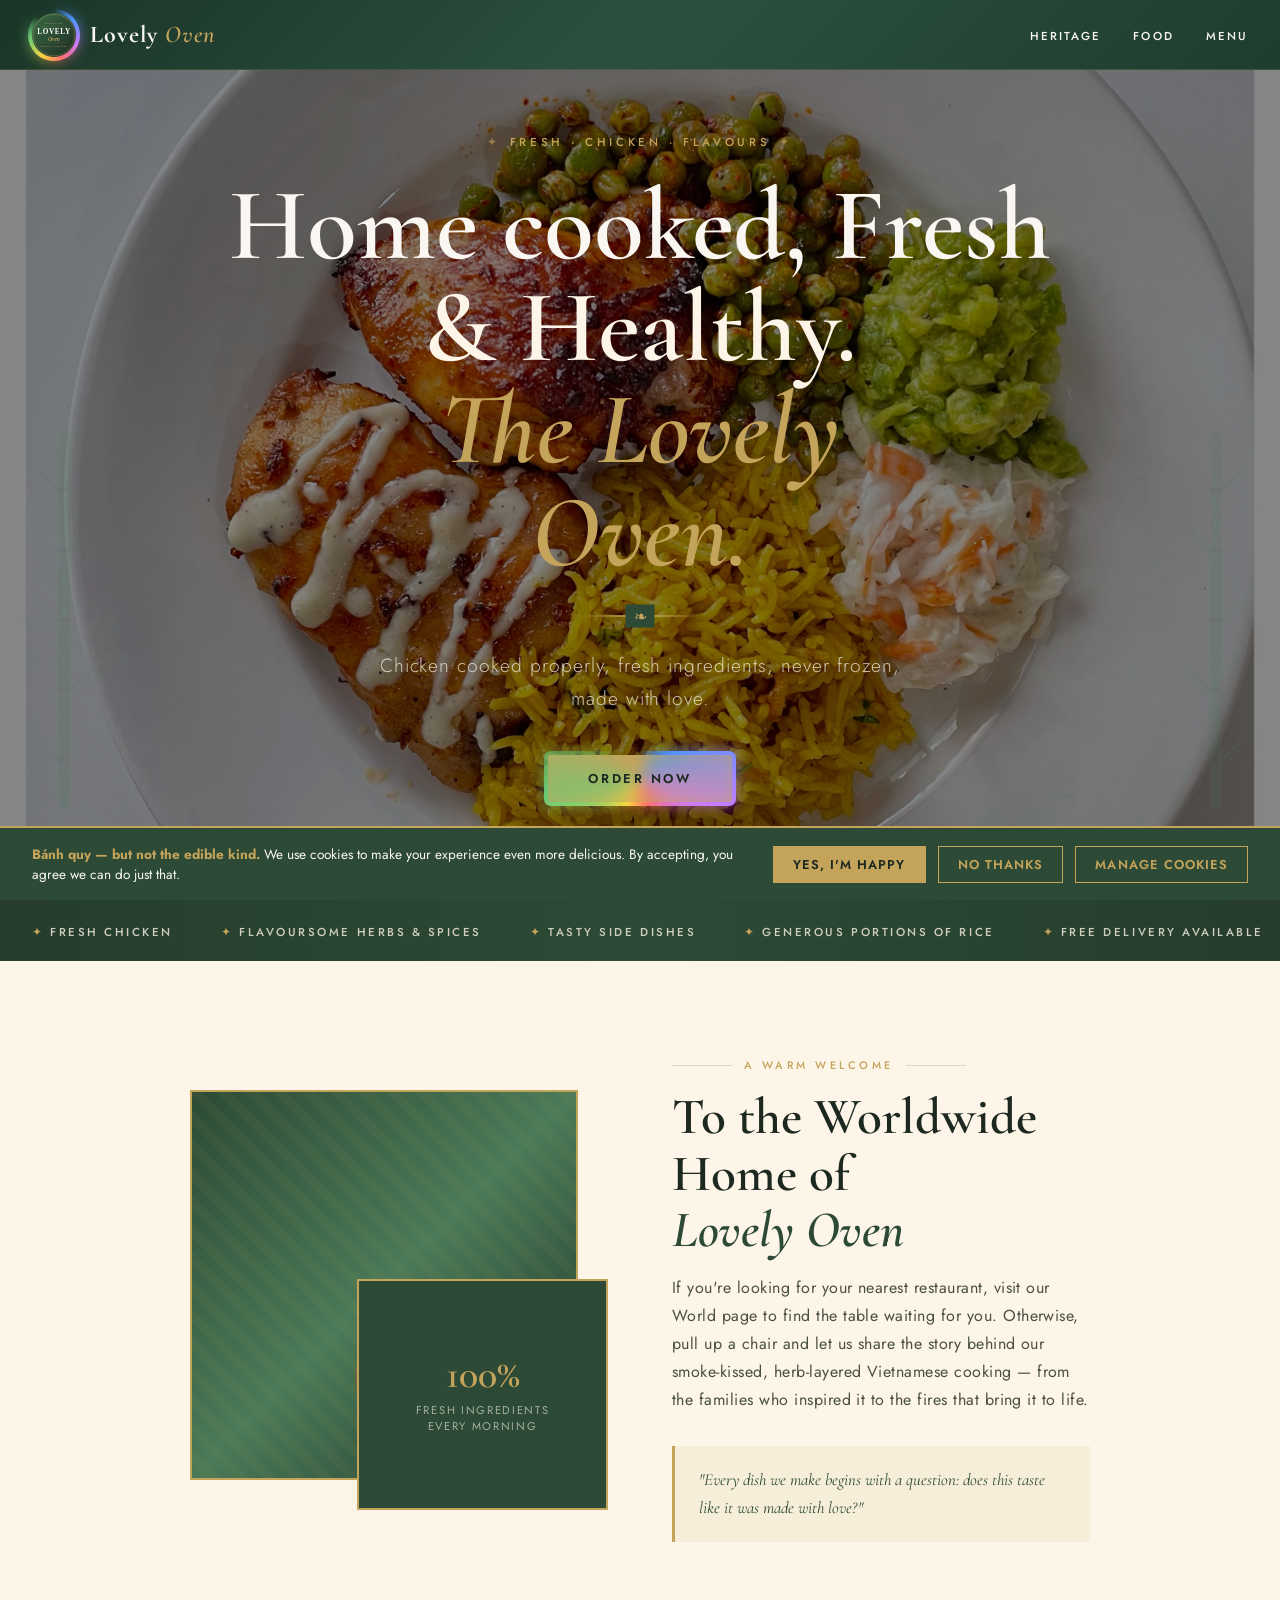
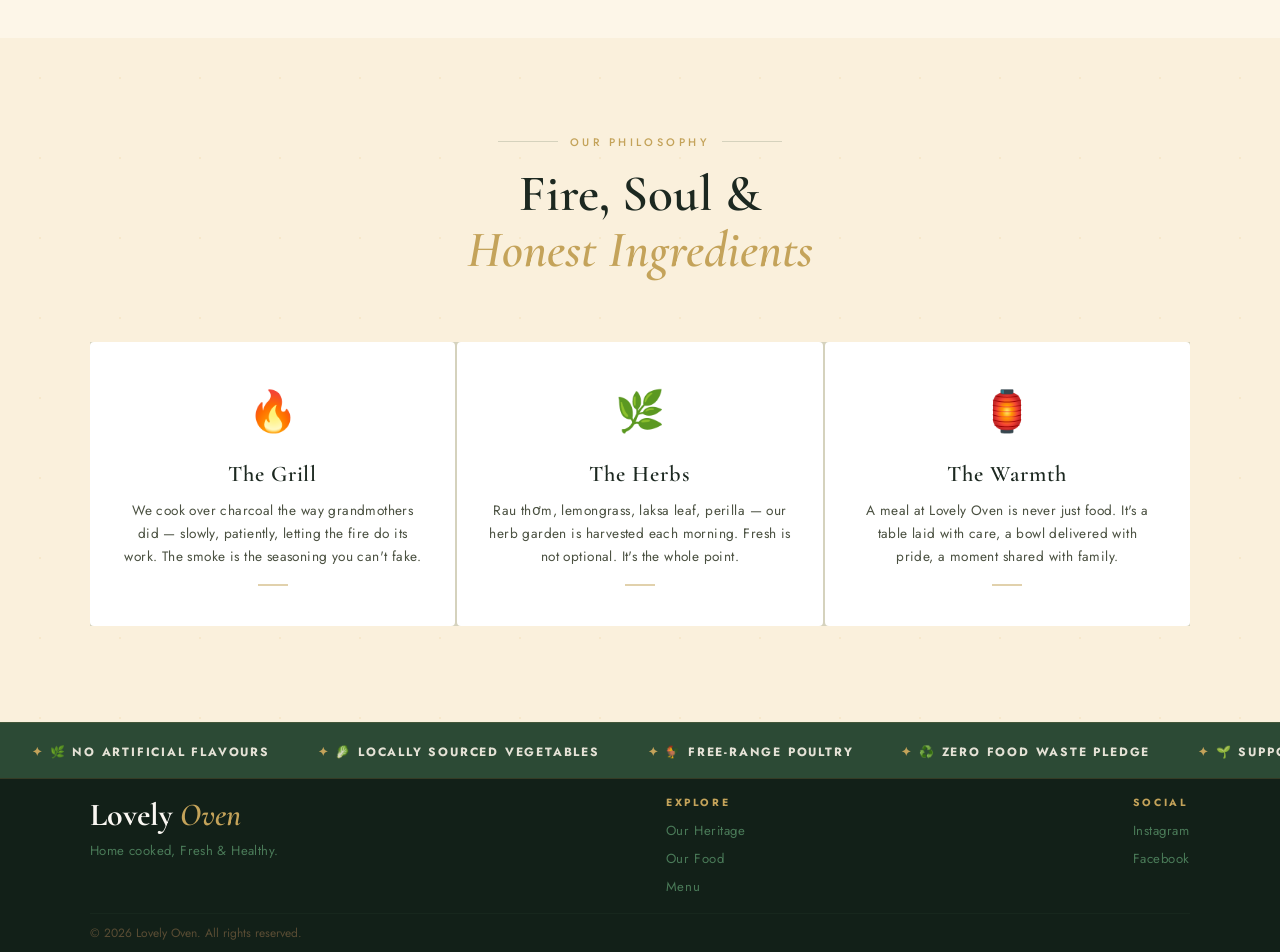
==== commit 049dbbb8: "Add SVG favicon with LO monogram Dark green circle, gold border, white L and gold italic O matching " ====
--- a/index.html
+++ b/index.html
@@ -7,6 +7,7 @@
   <link rel="preconnect" href="https://fonts.googleapis.com">
   <link rel="preconnect" href="https://fonts.gstatic.com" crossorigin>
   <link href="https://fonts.googleapis.com/css2?family=Cormorant+Garamond:ital,wght@0,400;0,500;0,600;0,700;1,400;1,500;1,600&family=Jost:wght@300;400;500;600;700&display=swap" rel="stylesheet">
+  <link rel="icon" type="image/svg+xml" href="favicon.svg">
   <link rel="stylesheet" href="styles.css">
 </head>
 <body>
@@ -85,7 +86,7 @@
   <div class="hero-divider"></div>
   <p class="hero-sub">Chicken cooked properly, fresh ingredients, never frozen, made with love. </p>
   <div class="hero-cta">
-    <span class="btn-ring"><a href="#heritage" class="btn-primary"><span>Discover Our Story</span></a></span>
+    <span class="btn-ring"><a href="menu.html" class="btn-primary"><span>Order Now</span></a></span>
   </div>
 </section>
 
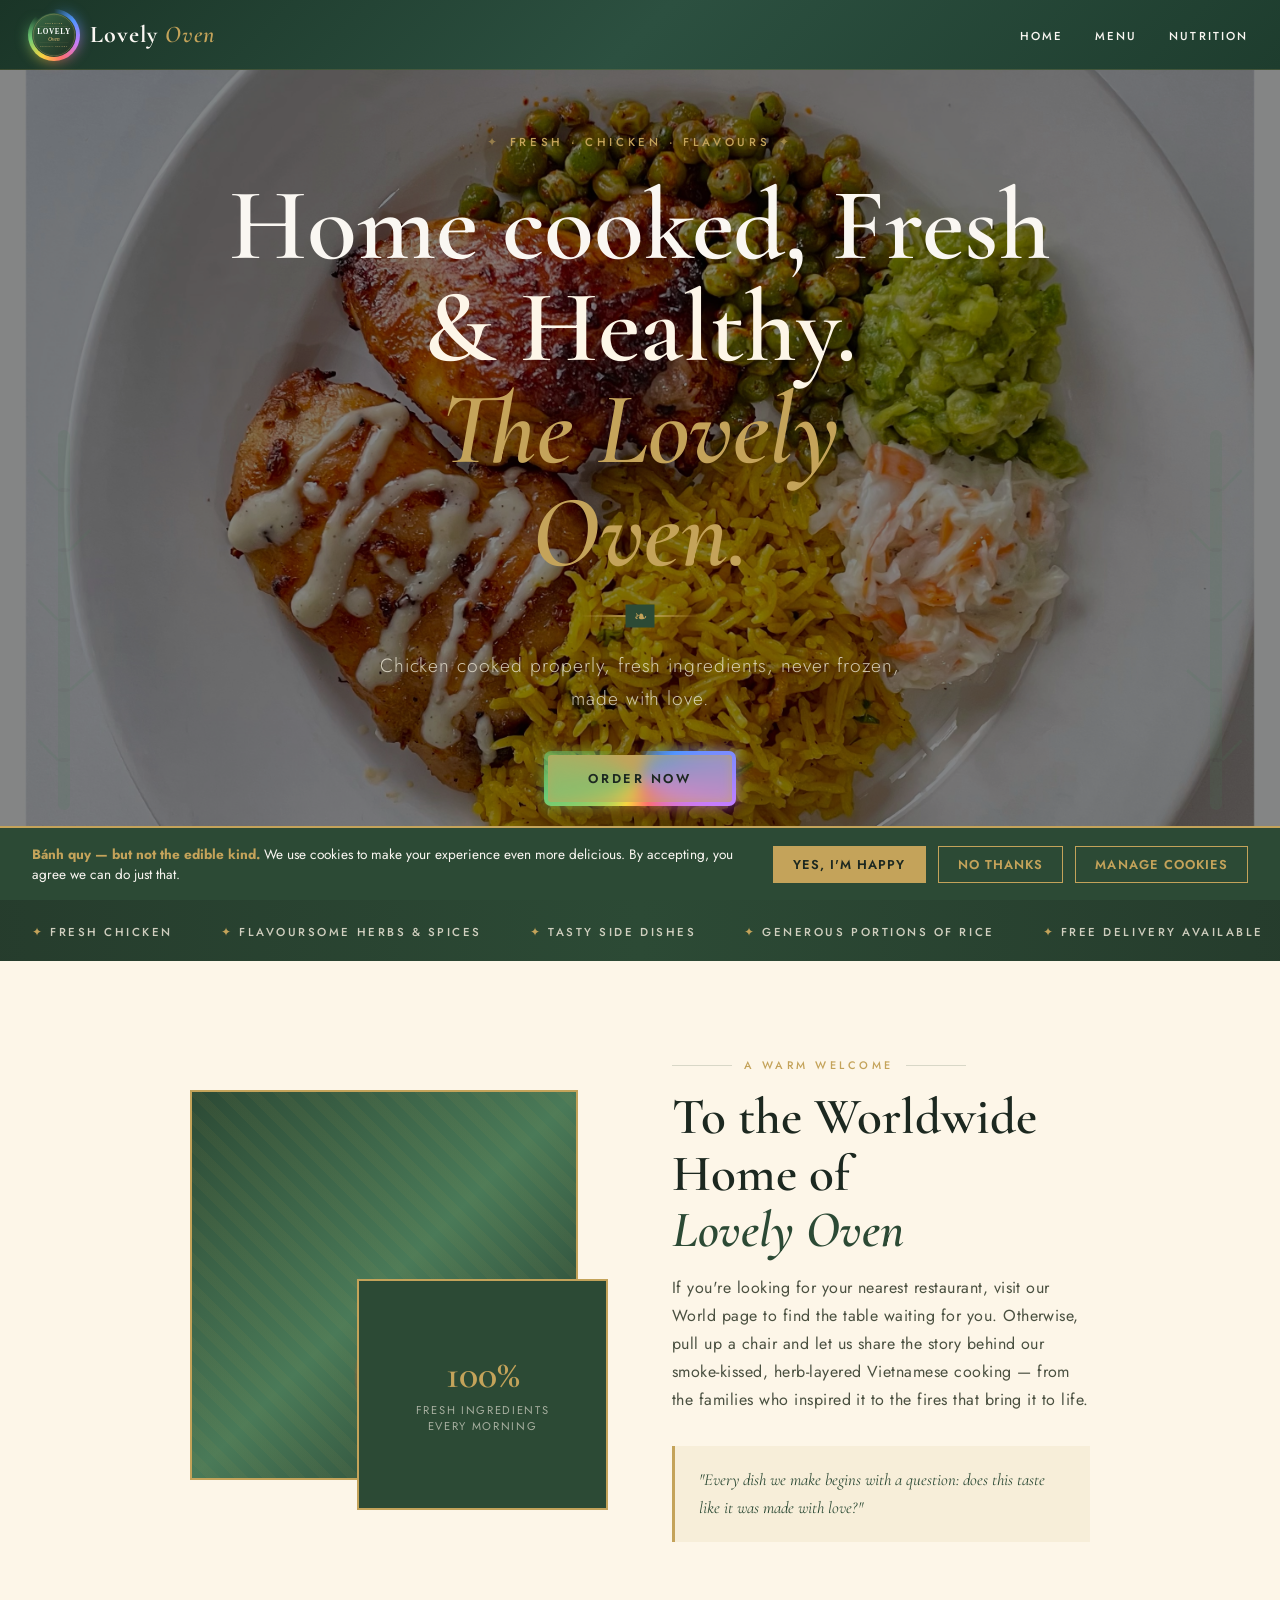
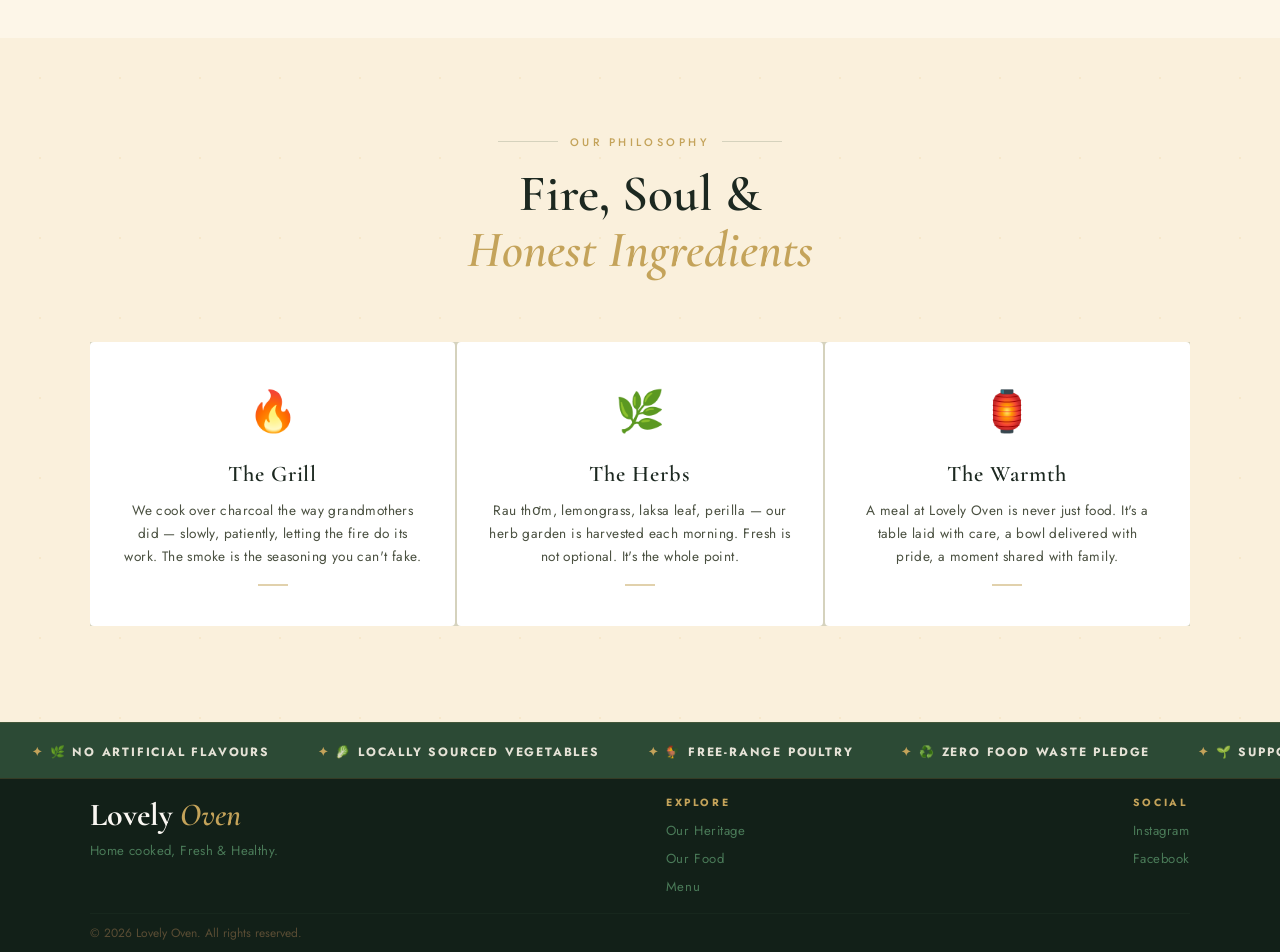
==== commit b41d5210: "Add Nutrition page and update nav to Home / Menu / Nutrition - Created nutrition.html with hero, nut" ====
--- a/index.html
+++ b/index.html
@@ -19,9 +19,9 @@
     <span class="logo-text"><span class="logo-lovely">Lovely</span><span class="logo-oven"> Oven</span></span>
   </a>
   <ul class="nav-links">
-    <li><a href="#heritage">Heritage</a></li>
-    <li><a href="#food">Food</a></li>
+    <li><a href="index.html">Home</a></li>
     <li><a href="menu.html">Menu</a></li>
+    <li><a href="nutrition.html">Nutrition</a></li>
   </ul>
   <div class="hamburger" onclick="toggleMobile()" id="hamburger">
     <span></span><span></span><span></span>
@@ -31,9 +31,9 @@
 <!-- ── Mobile Menu ── -->
 <div class="mobile-menu" id="mobileMenu">
   <button class="close-btn" onclick="toggleMobile()">✕</button>
-  <a href="#heritage" onclick="toggleMobile()">Heritage</a>
-  <a href="#food" onclick="toggleMobile()">Food</a>
+  <a href="index.html" onclick="toggleMobile()">Home</a>
   <a href="menu.html" onclick="toggleMobile()">Menu</a>
+  <a href="nutrition.html" onclick="toggleMobile()">Nutrition</a>
 </div>
 
 <!-- ── Hero ── -->
@@ -226,9 +226,9 @@
     <h2 class="popup-title">Where would you like to go?</h2>
     <p class="popup-body">Explore the stories, food, and people that make Lovely Oven what it is.</p>
     <ul class="popup-nav">
-      <li><a href="#heritage" onclick="closePopup()">Heritage — Our Story</a></li>
-      <li><a href="#food" onclick="closePopup()">Food — Our Philosophy</a></li>
-      <li><a href="menu.html" onclick="closePopup()">Menu — Order Now</a></li>
+      <li><a href="index.html" onclick="closePopup()">Home</a></li>
+      <li><a href="menu.html" onclick="closePopup()">Menu</a></li>
+      <li><a href="nutrition.html" onclick="closePopup()">Nutrition</a></li>
     </ul>
   </div>
 </div>
--- a/styles.css
+++ b/styles.css
@@ -1079,3 +1079,91 @@
 @media (max-width: 480px) {
   .cards-grid { grid-template-columns: 1fr; }
 }
+
+/* ── Nutrition Page ── */
+.nutrition-hero {
+  min-height: 55vh;
+  background-image: url('img/menu/menu-top.jpg');
+  background-size: cover;
+  background-position: center 40%;
+  display: flex;
+  align-items: center;
+  justify-content: center;
+  text-align: center;
+  padding: 120px 2rem 4rem;
+  position: relative;
+}
+.nutrition-hero-overlay {
+  position: absolute;
+  inset: 0;
+  background: rgba(0, 0, 0, 0.52);
+}
+.nutrition-hero-content {
+  position: relative;
+  z-index: 1;
+}
+
+.nutri-section {
+  padding: 5rem 2rem;
+  background: var(--olive-light);
+}
+.nutri-section--alt {
+  background: var(--parchment);
+}
+.nutri-inner {
+  max-width: 960px;
+  margin: 0 auto;
+}
+.nutri-inner .section-body {
+  max-width: 680px;
+  margin-bottom: 3rem;
+}
+
+.nutri-placeholder {
+  background: var(--parchment);
+  border: 1.5px dashed rgba(196,163,90,0.4);
+  border-radius: 8px;
+  padding: 3rem 2rem;
+  text-align: center;
+  color: var(--text-muted);
+  font-family: 'Jost', sans-serif;
+  font-size: 0.95rem;
+  line-height: 1.7;
+}
+
+.nutri-cards {
+  display: grid;
+  grid-template-columns: repeat(3, 1fr);
+  gap: 1.5rem;
+}
+.nutri-card {
+  background: var(--parchment);
+  border-radius: 8px;
+  padding: 2rem 1.5rem;
+  border-top: 3px solid var(--accent);
+}
+.nutri-section--alt .nutri-card {
+  background: var(--olive-light);
+}
+.nutri-card-icon {
+  font-size: 2rem;
+  margin-bottom: 1rem;
+}
+.nutri-card h3 {
+  font-family: 'Cormorant Garamond', serif;
+  font-size: 1.2rem;
+  font-weight: 600;
+  color: var(--ink);
+  margin-bottom: 0.75rem;
+}
+.nutri-card p {
+  font-family: 'Jost', sans-serif;
+  font-size: 0.88rem;
+  color: var(--text-muted);
+  line-height: 1.7;
+}
+
+@media (max-width: 768px) {
+  .nutri-cards { grid-template-columns: 1fr; }
+  .nutrition-hero { min-height: 45vh; }
+}
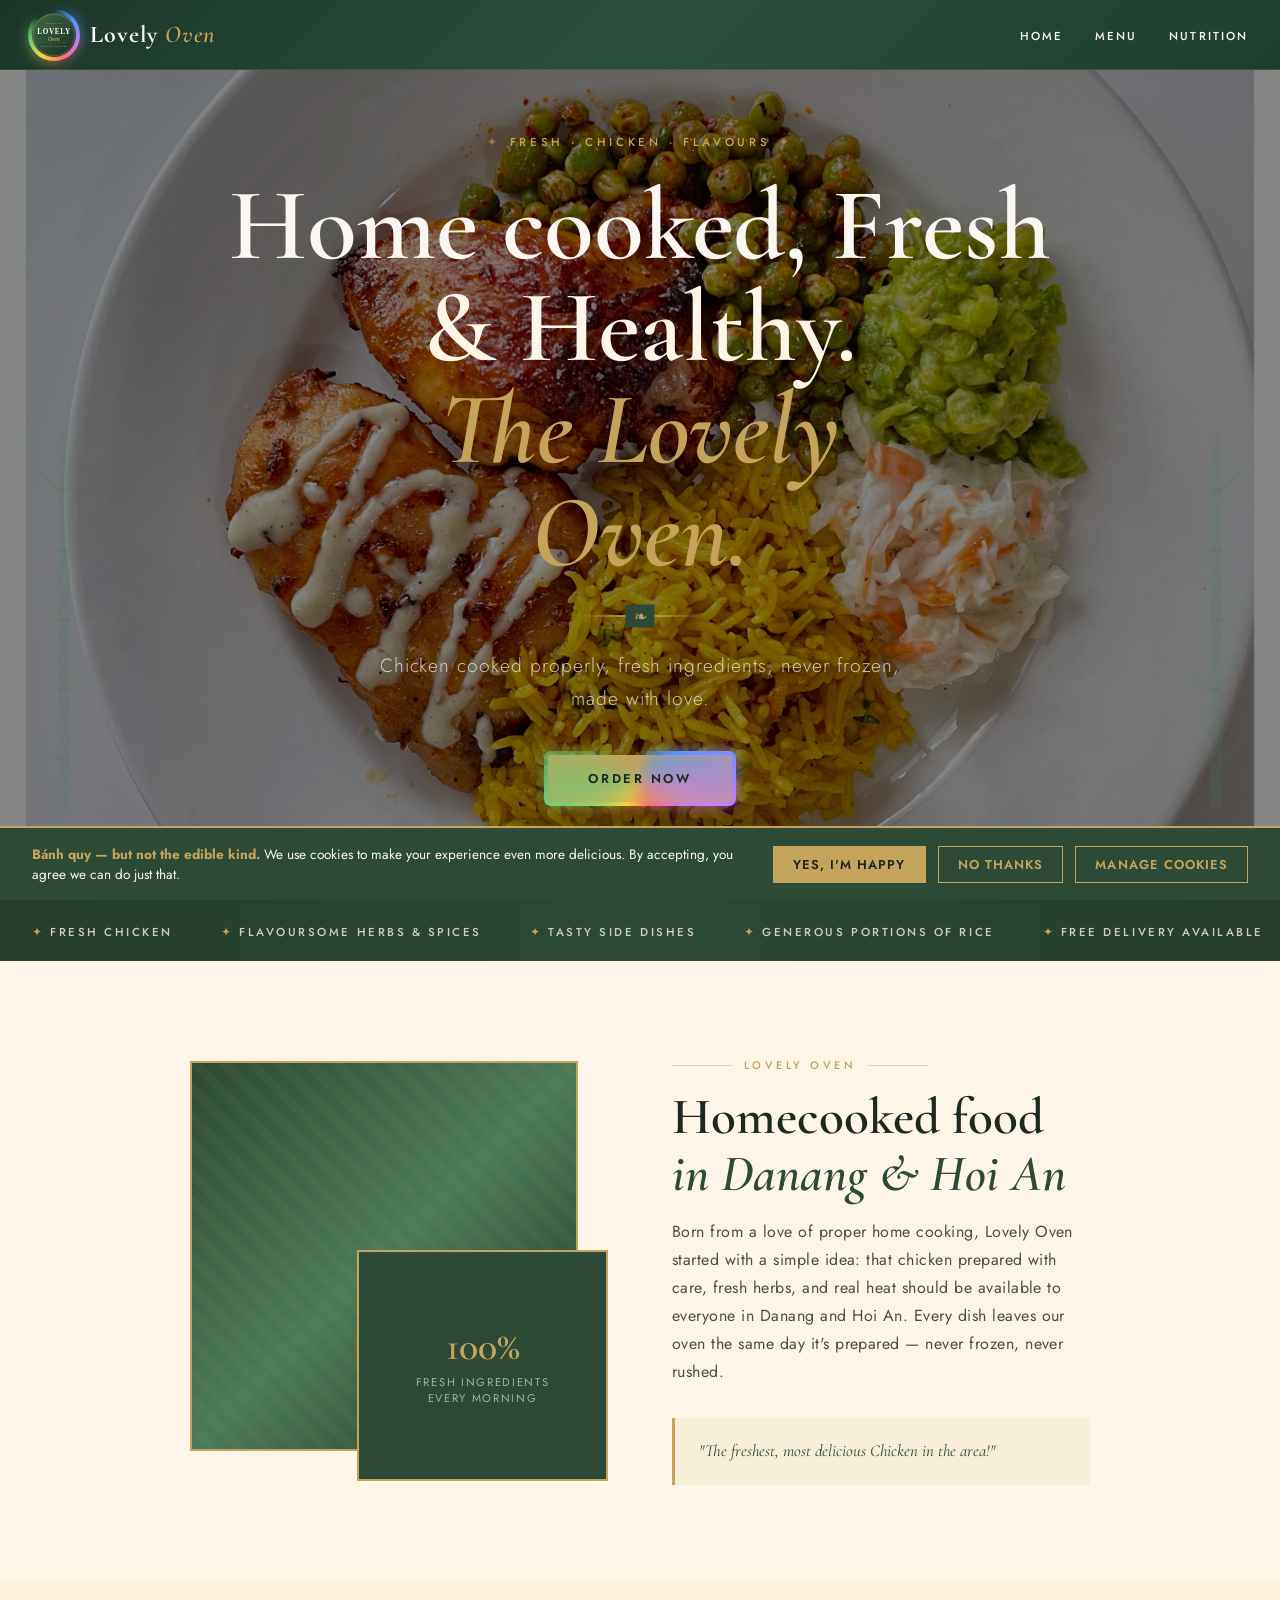
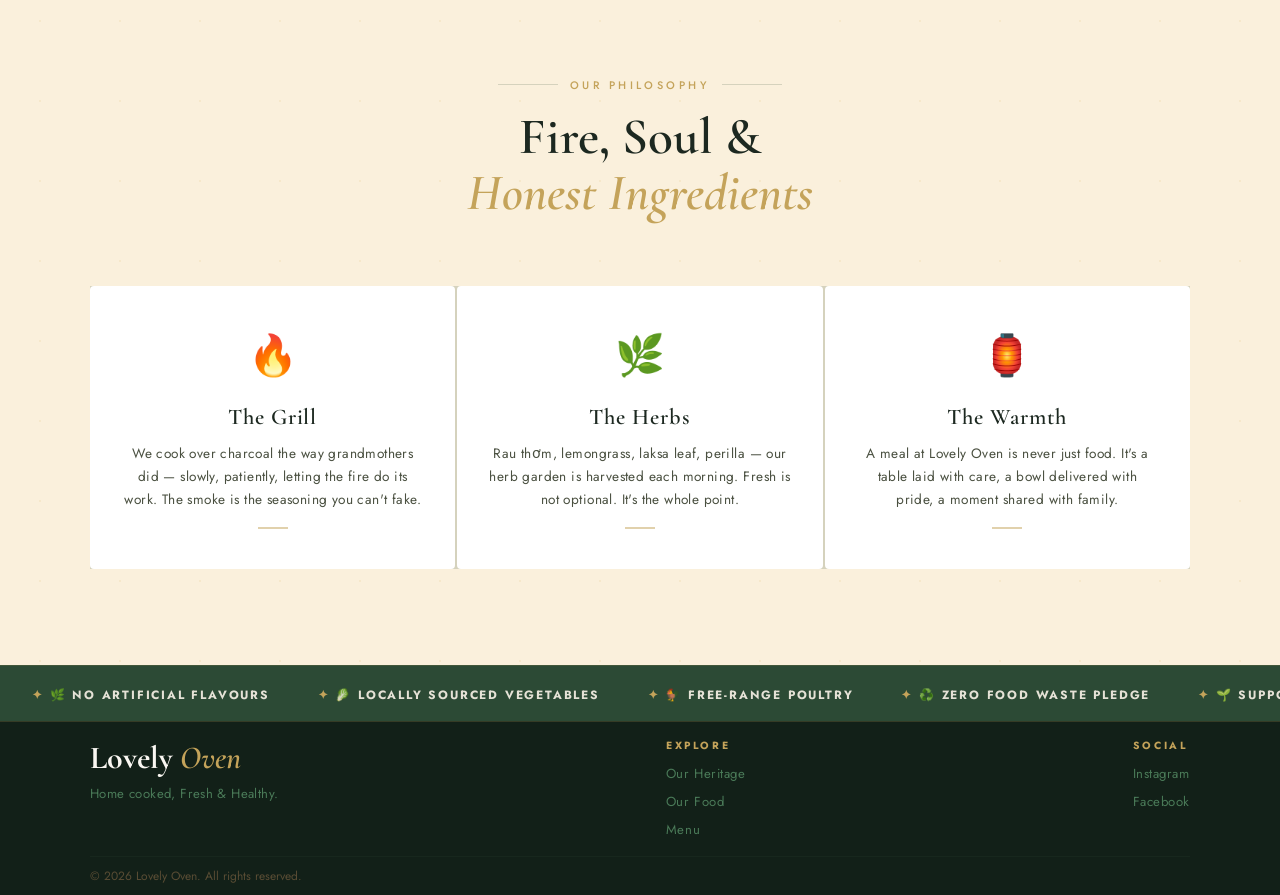
==== commit 2a140ef8: "Add welcome section copy for Lovely Oven homepage Co-Authored-By: Claude Sonnet 4.6 <noreply@anthrop" ====
--- a/index.html
+++ b/index.html
@@ -117,11 +117,11 @@
       </div>
     </div>
     <div class="welcome-text">
-      <p class="section-label">A Warm Welcome</p>
-      <h2 class="section-title">To the Worldwide Home of<br><span>Lovely Oven</span></h2>
-      <p class="section-body">If you're looking for your nearest restaurant, visit our World page to find the table waiting for you. Otherwise, pull up a chair and let us share the story behind our smoke-kissed, herb-layered Vietnamese cooking — from the families who inspired it to the fires that bring it to life.</p>
+      <p class="section-label">Lovely Oven</p>
+      <h2 class="section-title">Homecooked food <br><span>in Danang & Hoi An</span></h2>
+      <p class="section-body">Born from a love of proper home cooking, Lovely Oven started with a simple idea: that chicken prepared with care, fresh herbs, and real heat should be available to everyone in Danang and Hoi An. Every dish leaves our oven the same day it's prepared — never frozen, never rushed.</p>
       <div class="welcome-quote">
-        <p>"Every dish we make begins with a question: does this taste like it was made with love?"</p>
+        <p>"The freshest, most delicious Chicken in the area!"</p>
       </div>
     </div>
   </div>
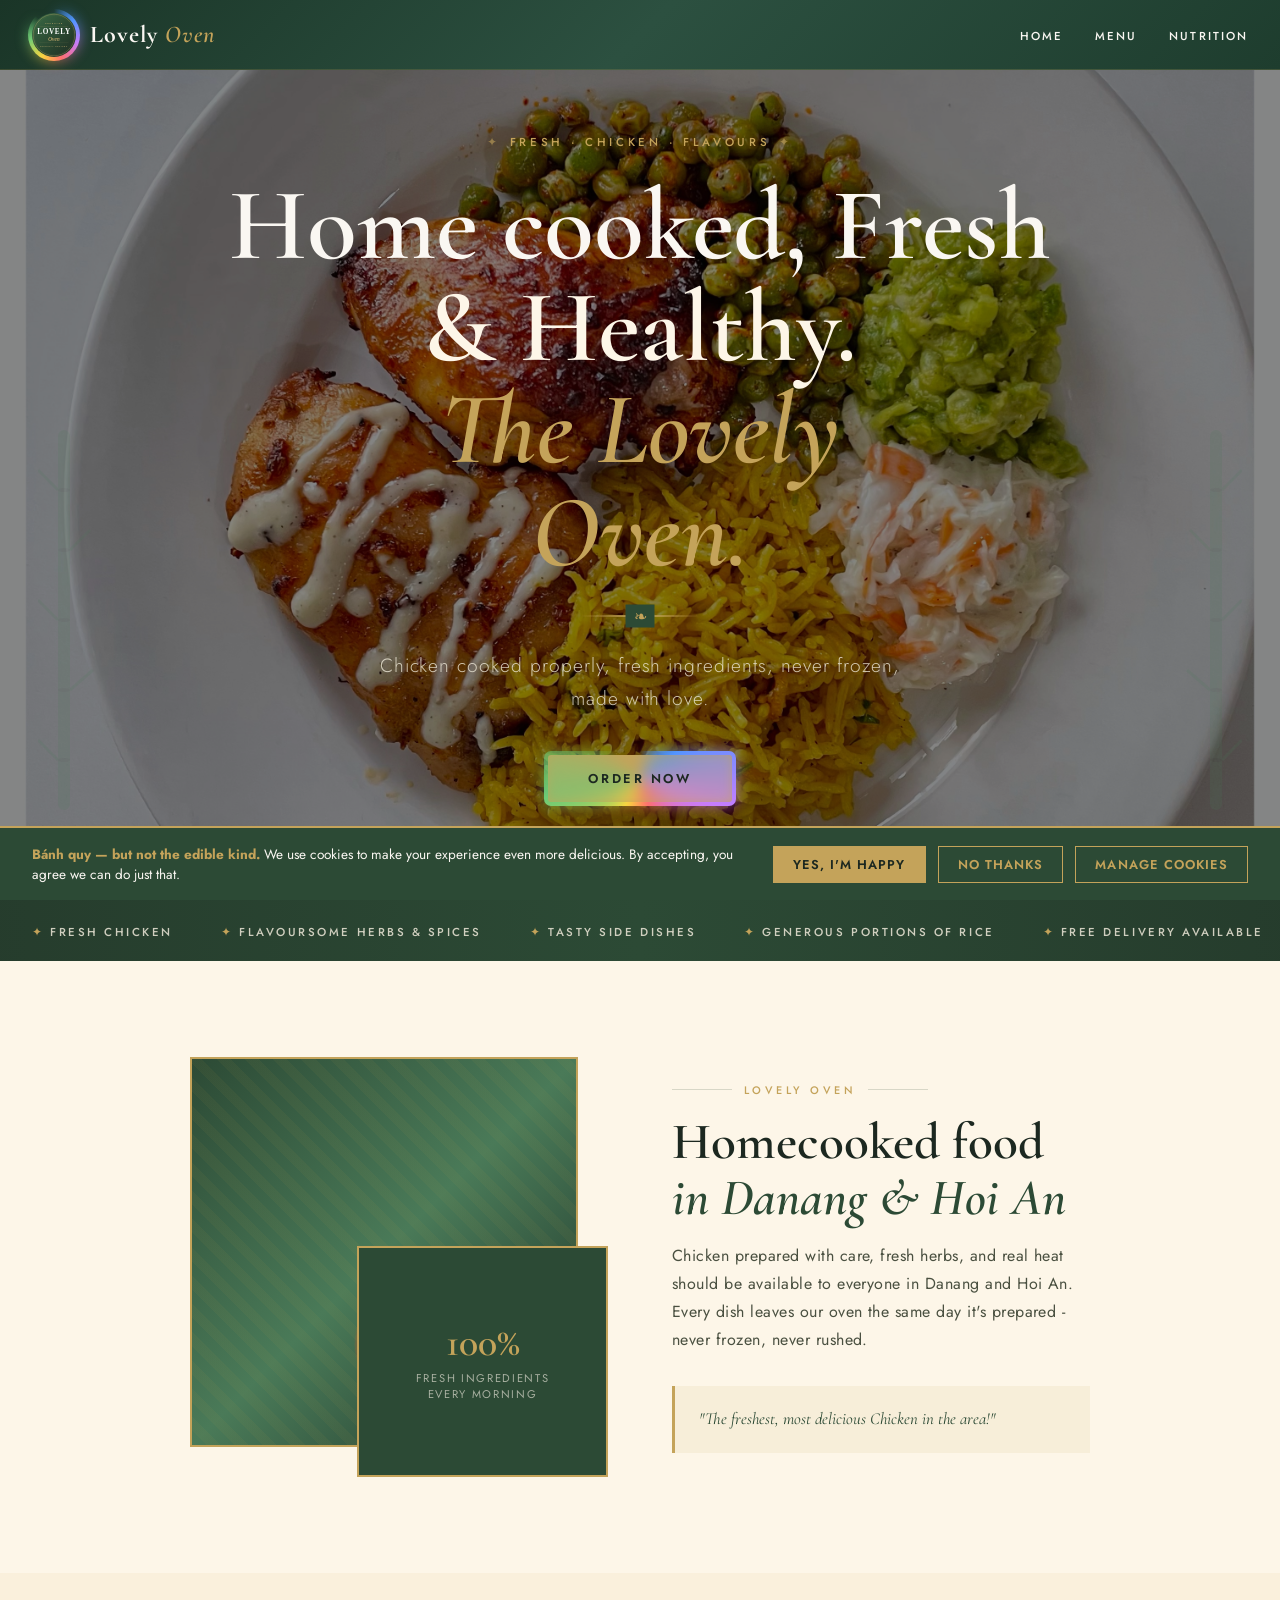
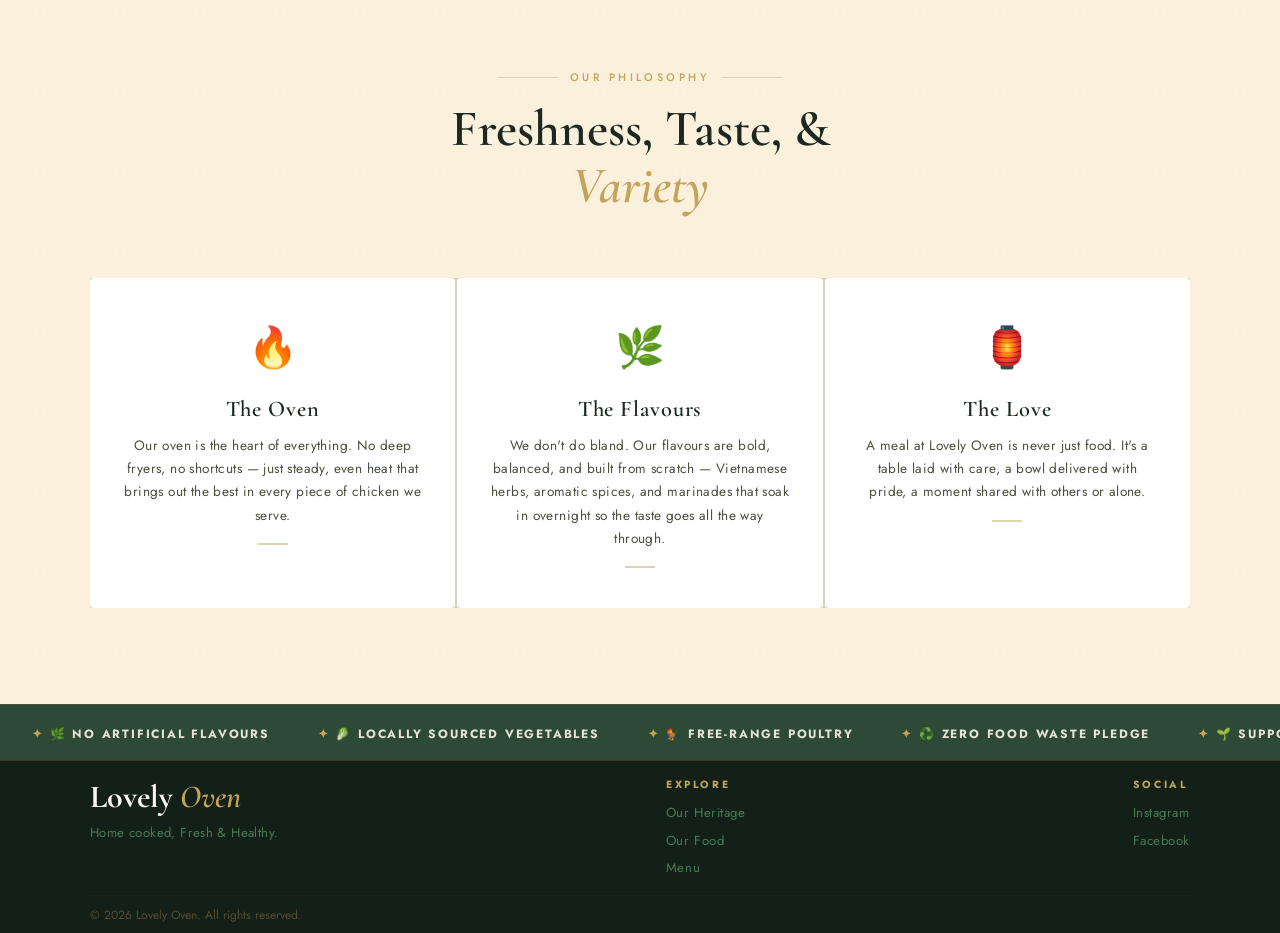
==== commit 86ea3539: "Add copy to The Oven and The Flavours philosophy cards Co-Authored-By: Claude Sonnet 4.6 <noreply@an" ====
--- a/index.html
+++ b/index.html
@@ -119,7 +119,7 @@
     <div class="welcome-text">
       <p class="section-label">Lovely Oven</p>
       <h2 class="section-title">Homecooked food <br><span>in Danang & Hoi An</span></h2>
-      <p class="section-body">Born from a love of proper home cooking, Lovely Oven started with a simple idea: that chicken prepared with care, fresh herbs, and real heat should be available to everyone in Danang and Hoi An. Every dish leaves our oven the same day it's prepared — never frozen, never rushed.</p>
+      <p class="section-body">Chicken prepared with care, fresh herbs, and real heat should be available to everyone in Danang and Hoi An. Every dish leaves our oven the same day it's prepared - never frozen, never rushed.</p>
       <div class="welcome-quote">
         <p>"The freshest, most delicious Chicken in the area!"</p>
       </div>
@@ -132,25 +132,25 @@
   <div class="philosophy-inner">
     <div style="text-align:center; max-width:560px; margin:0 auto;">
       <p class="section-label" style="justify-content:center;">Our Philosophy</p>
-      <h2 class="section-title" style="color:var(--ink);">Fire, Soul &amp;<br><em style="color:var(--accent)">Honest Ingredients</em></h2>
+      <h2 class="section-title" style="color:var(--ink);">Freshness, Taste, &amp;<br><em style="color:var(--accent)">Variety</em></h2>
     </div>
     <div class="philosophy-grid">
       <div class="phil-card">
         <span class="phil-icon">🔥</span>
-        <h3 class="phil-title">The Grill</h3>
-        <p class="phil-body">We cook over charcoal the way grandmothers did — slowly, patiently, letting the fire do its work. The smoke is the seasoning you can't fake.</p>
+        <h3 class="phil-title">The Oven</h3>
+        <p class="phil-body">Our oven is the heart of everything. No deep fryers, no shortcuts — just steady, even heat that brings out the best in every piece of chicken we serve.</p>
         <div class="phil-divider"></div>
       </div>
       <div class="phil-card">
         <span class="phil-icon">🌿</span>
-        <h3 class="phil-title">The Herbs</h3>
-        <p class="phil-body">Rau thơm, lemongrass, laksa leaf, perilla — our herb garden is harvested each morning. Fresh is not optional. It's the whole point.</p>
+        <h3 class="phil-title">The Flavours</h3>
+        <p class="phil-body">We don't do bland. Our flavours are bold, balanced, and built from scratch — Vietnamese herbs, aromatic spices, and marinades that soak in overnight so the taste goes all the way through.</p>
         <div class="phil-divider"></div>
       </div>
       <div class="phil-card">
         <span class="phil-icon">🏮</span>
-        <h3 class="phil-title">The Warmth</h3>
-        <p class="phil-body">A meal at Lovely Oven is never just food. It's a table laid with care, a bowl delivered with pride, a moment shared with family.</p>
+        <h3 class="phil-title">The Love</h3>
+        <p class="phil-body">A meal at Lovely Oven is never just food. It's a table laid with care, a bowl delivered with pride, a moment shared with others or alone.</p>
         <div class="phil-divider"></div>
       </div>
     </div>
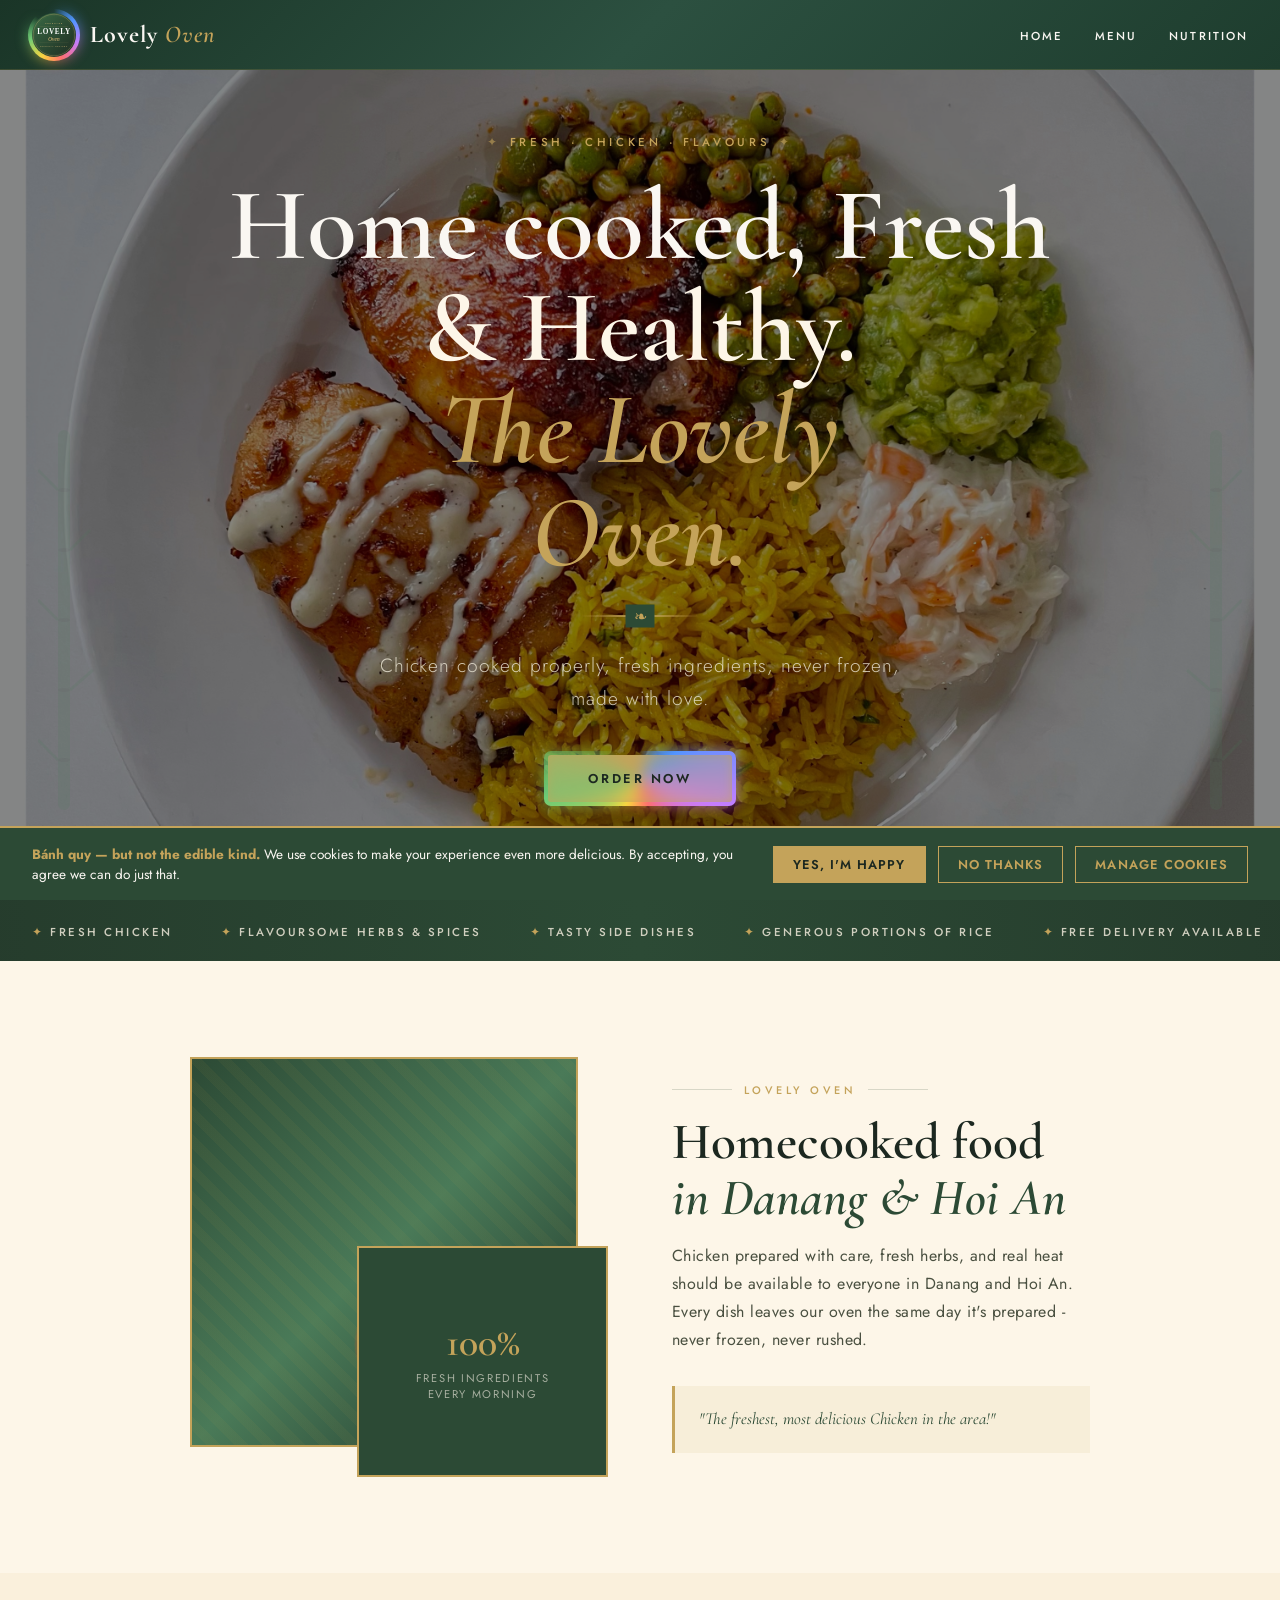
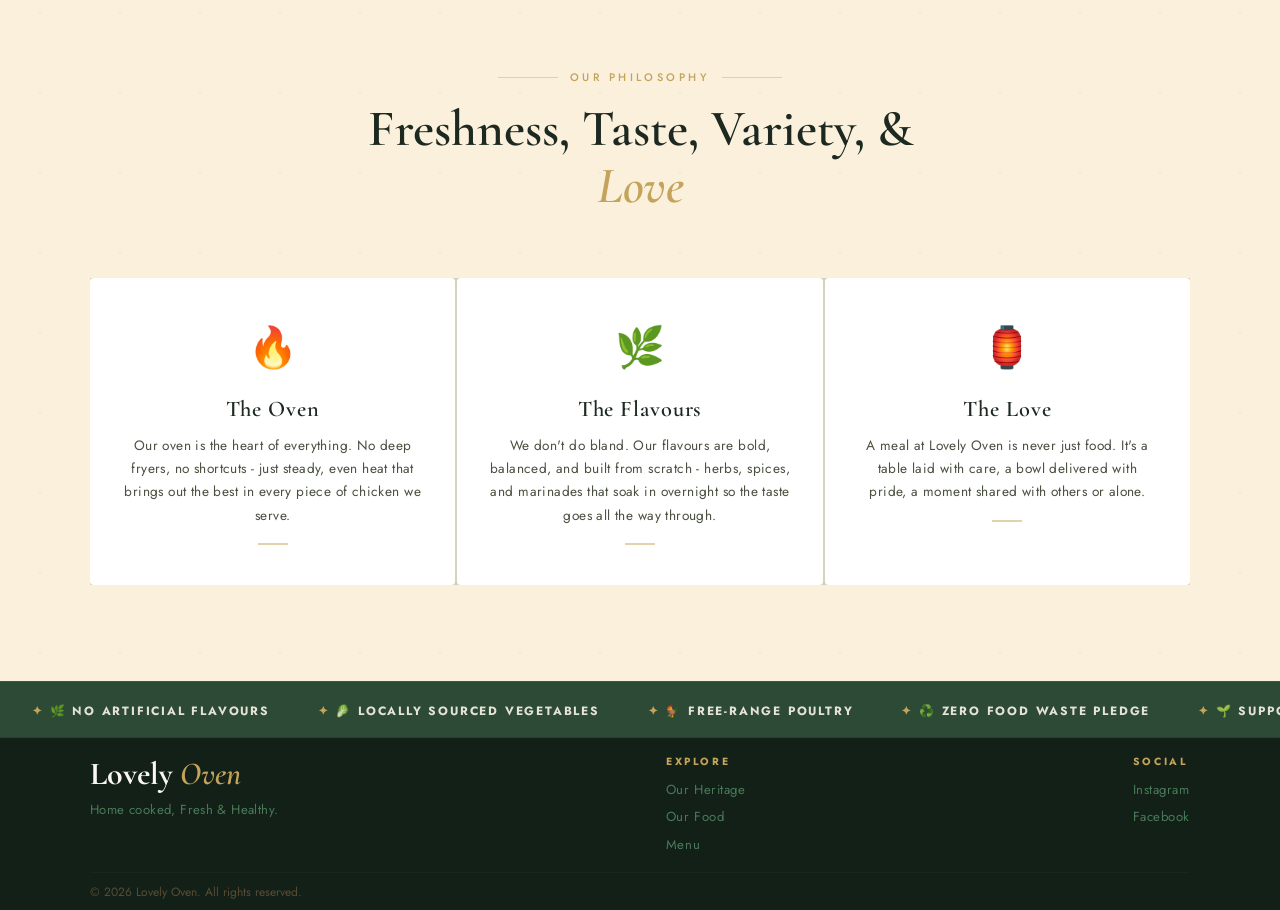
==== commit a9f2092e: "Update index.html" ====
--- a/index.html
+++ b/index.html
@@ -132,19 +132,19 @@
   <div class="philosophy-inner">
     <div style="text-align:center; max-width:560px; margin:0 auto;">
       <p class="section-label" style="justify-content:center;">Our Philosophy</p>
-      <h2 class="section-title" style="color:var(--ink);">Freshness, Taste, &amp;<br><em style="color:var(--accent)">Variety</em></h2>
+      <h2 class="section-title" style="color:var(--ink);">Freshness, Taste, Variety, &amp;<br><em style="color:var(--accent)">Love</em></h2>
     </div>
     <div class="philosophy-grid">
       <div class="phil-card">
         <span class="phil-icon">🔥</span>
         <h3 class="phil-title">The Oven</h3>
-        <p class="phil-body">Our oven is the heart of everything. No deep fryers, no shortcuts — just steady, even heat that brings out the best in every piece of chicken we serve.</p>
+        <p class="phil-body">Our oven is the heart of everything. No deep fryers, no shortcuts - just steady, even heat that brings out the best in every piece of chicken we serve.</p>
         <div class="phil-divider"></div>
       </div>
       <div class="phil-card">
         <span class="phil-icon">🌿</span>
         <h3 class="phil-title">The Flavours</h3>
-        <p class="phil-body">We don't do bland. Our flavours are bold, balanced, and built from scratch — Vietnamese herbs, aromatic spices, and marinades that soak in overnight so the taste goes all the way through.</p>
+        <p class="phil-body">We don't do bland. Our flavours are bold, balanced, and built from scratch - herbs, spices, and marinades that soak in overnight so the taste goes all the way through.</p>
         <div class="phil-divider"></div>
       </div>
       <div class="phil-card">
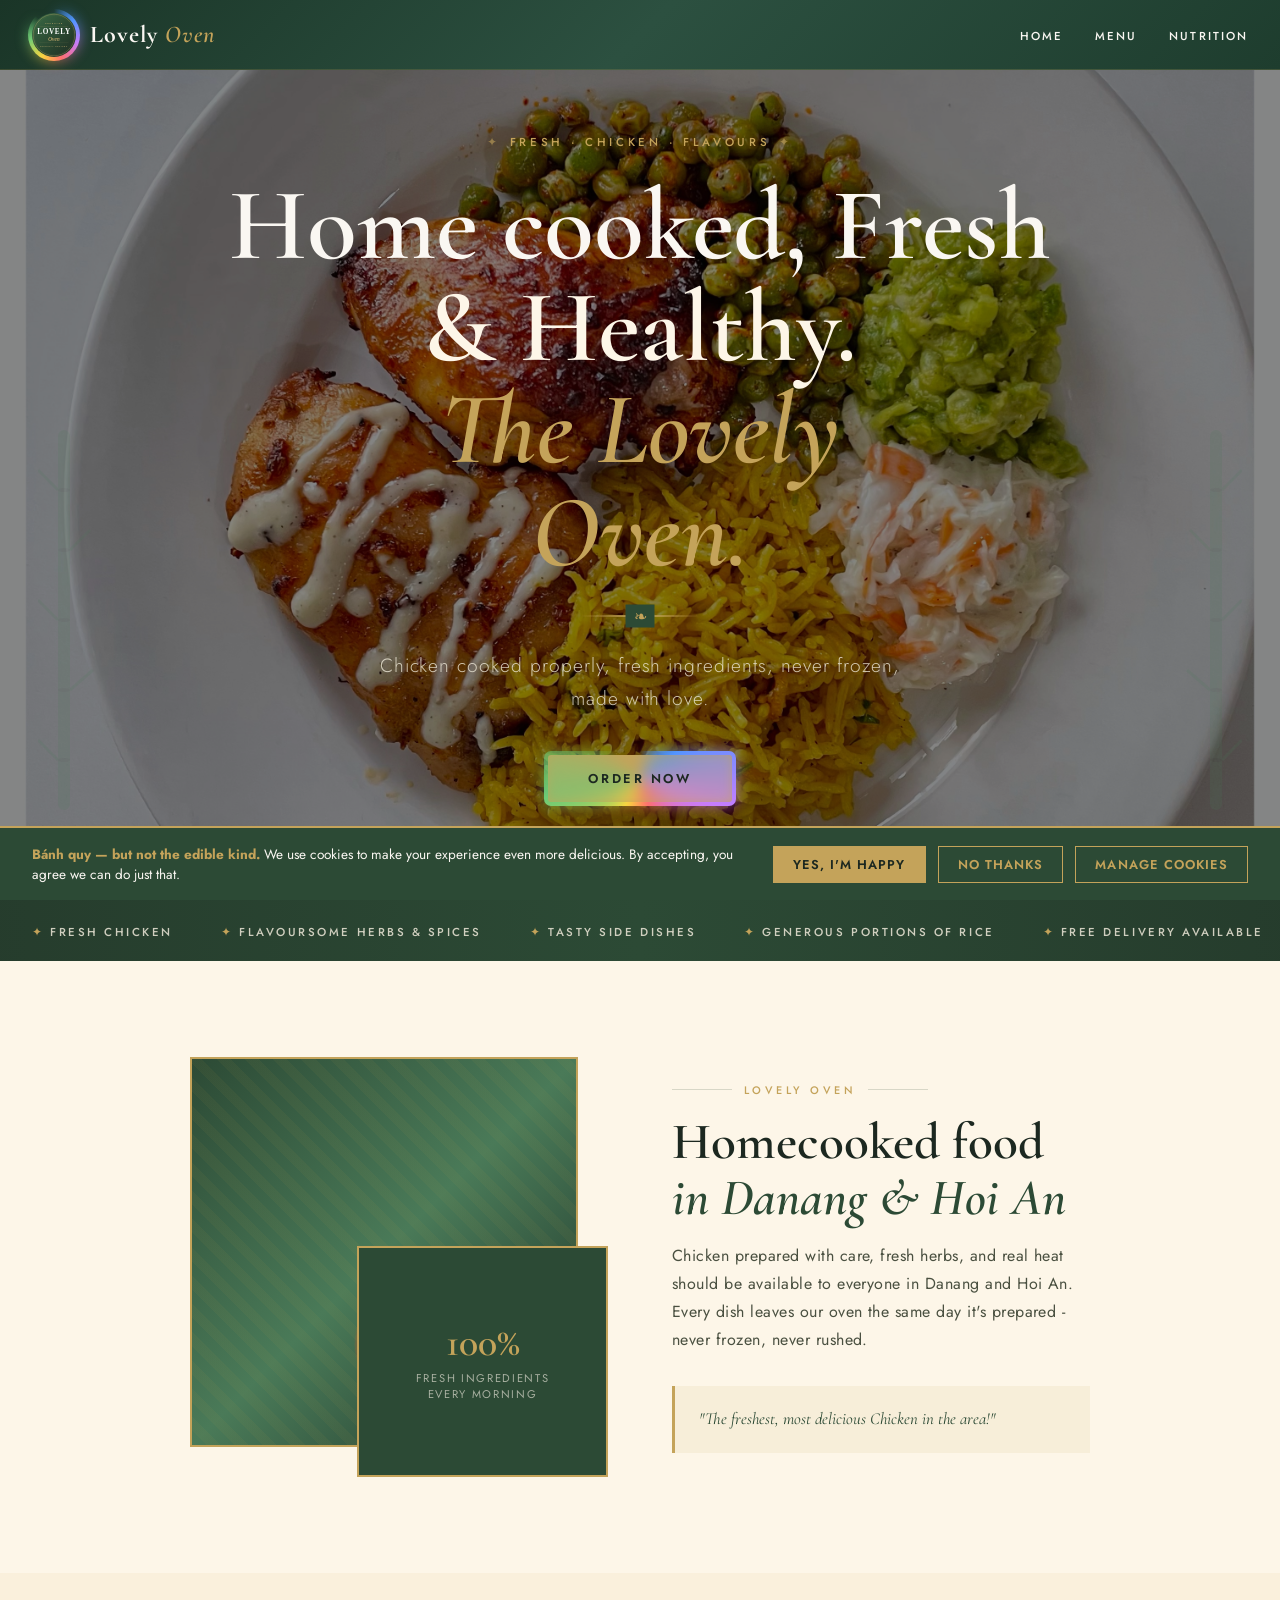
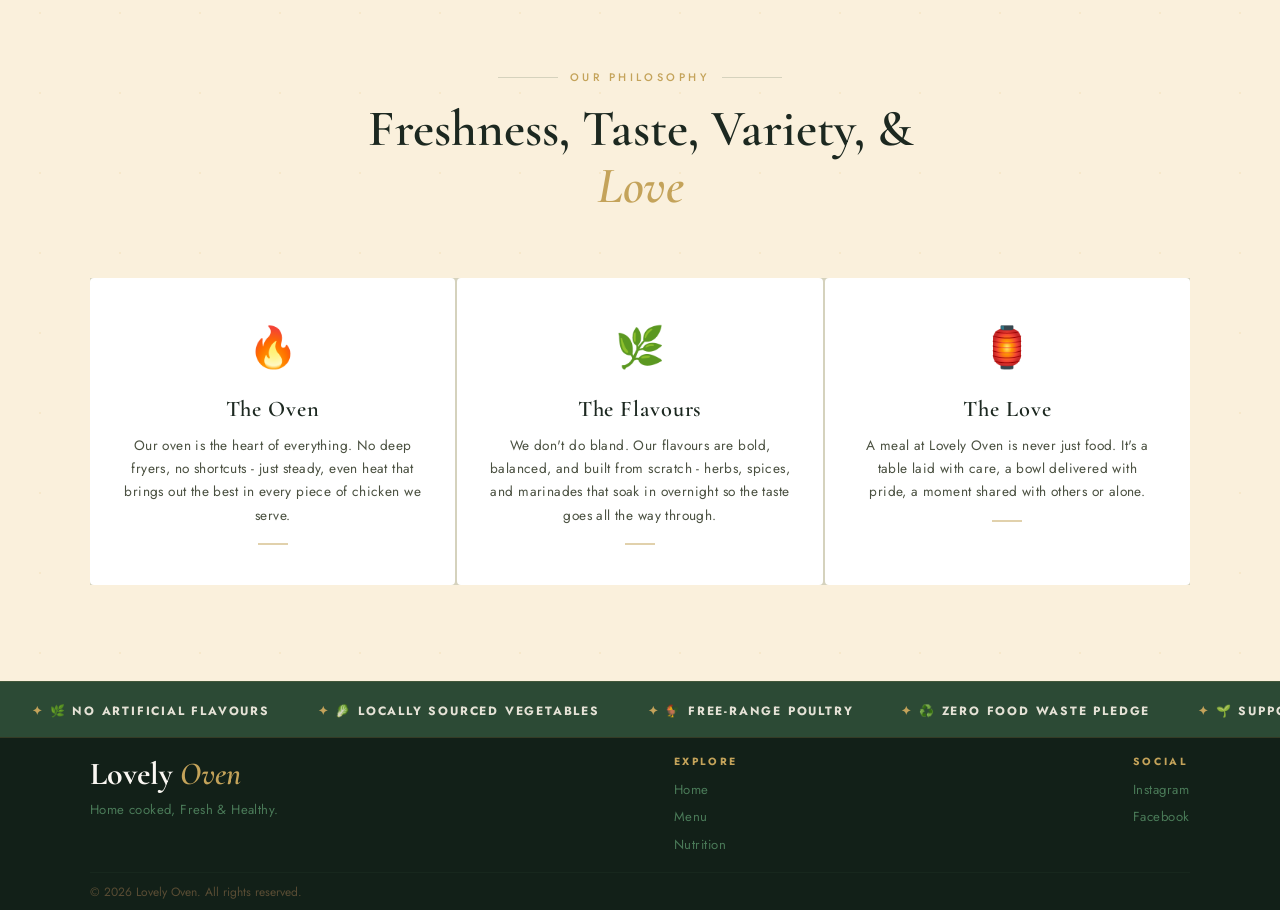
==== commit 86be4224: "Update footers on index and menu to match nutrition page Explore links now show Home / Menu / Nutrit" ====
--- a/index.html
+++ b/index.html
@@ -184,10 +184,9 @@
       <div class="footer-links">
         <h4>Explore</h4>
         <ul>
-          <li><a href="#heritage">Our Heritage</a></li>
-          <li><a href="#food">Our Food</a></li>
+          <li><a href="index.html">Home</a></li>
           <li><a href="menu.html">Menu</a></li>
-
+          <li><a href="nutrition.html">Nutrition</a></li>
         </ul>
       </div>
 
